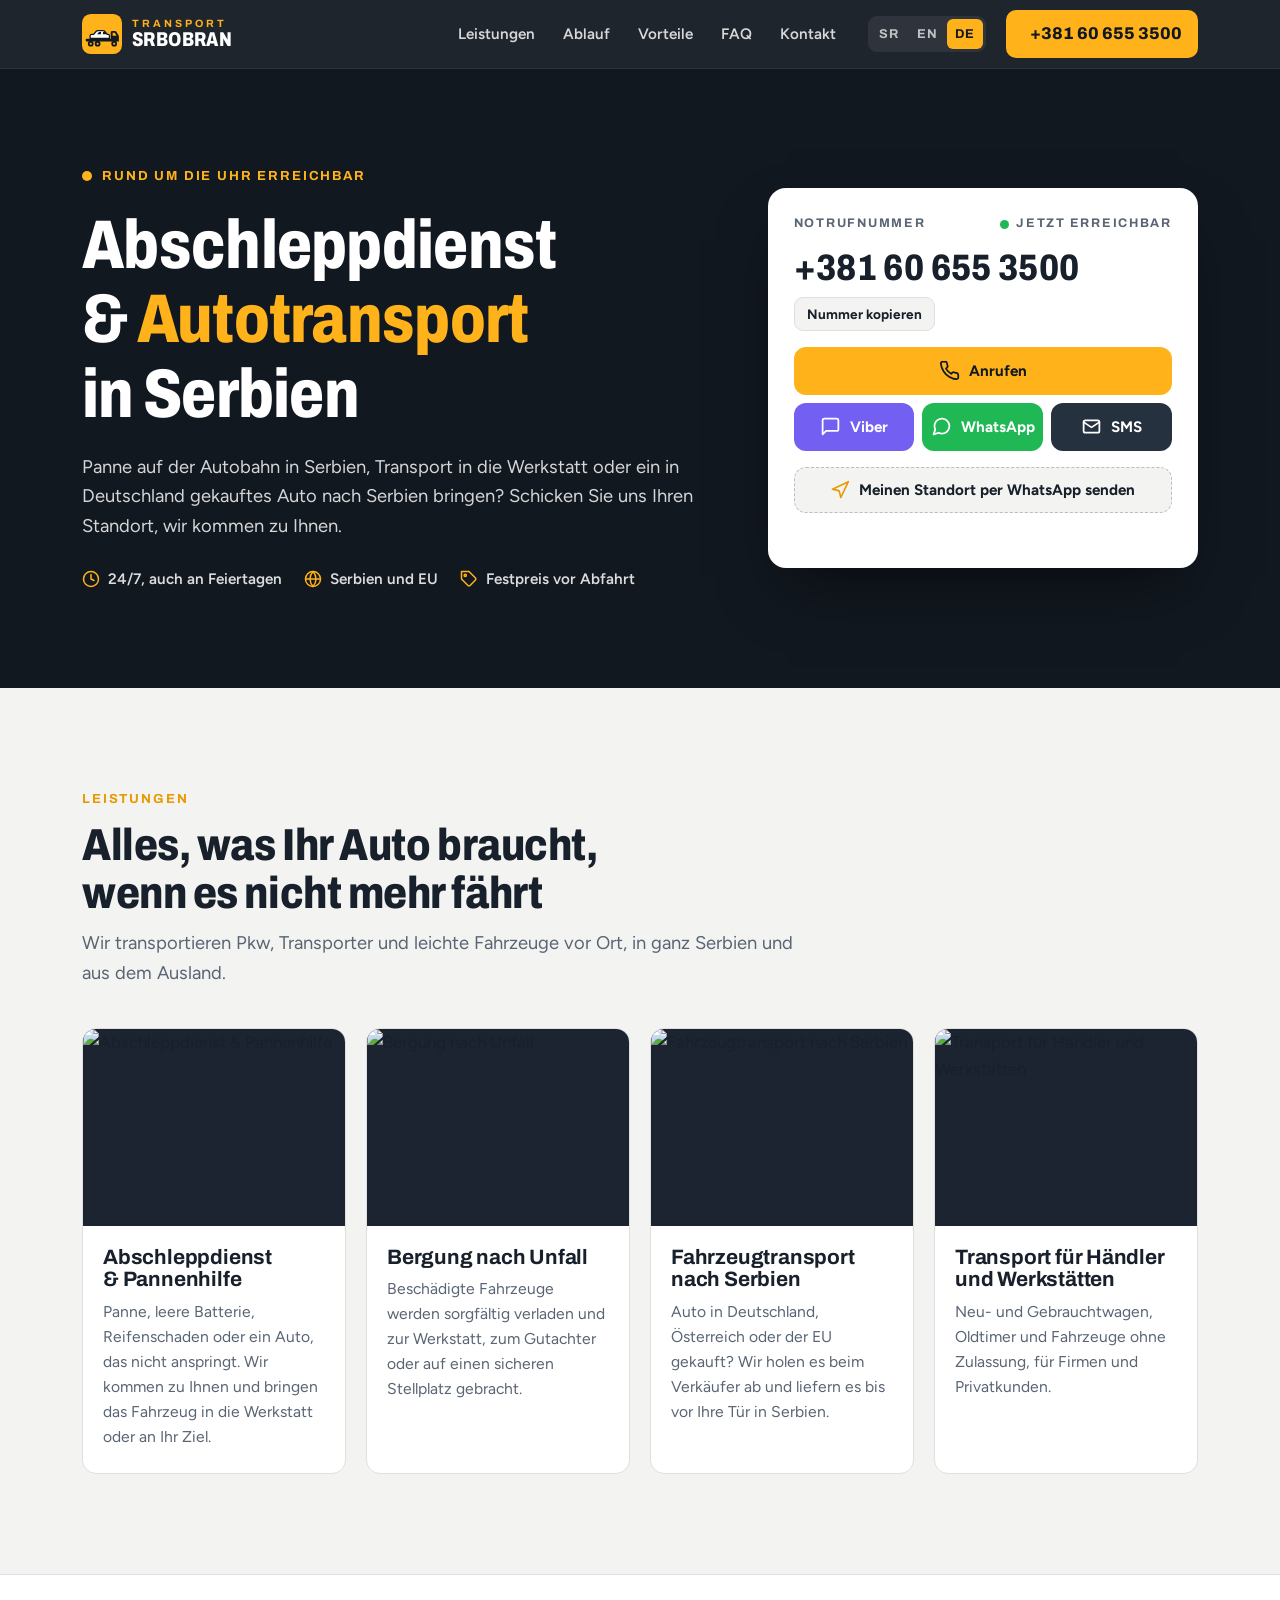
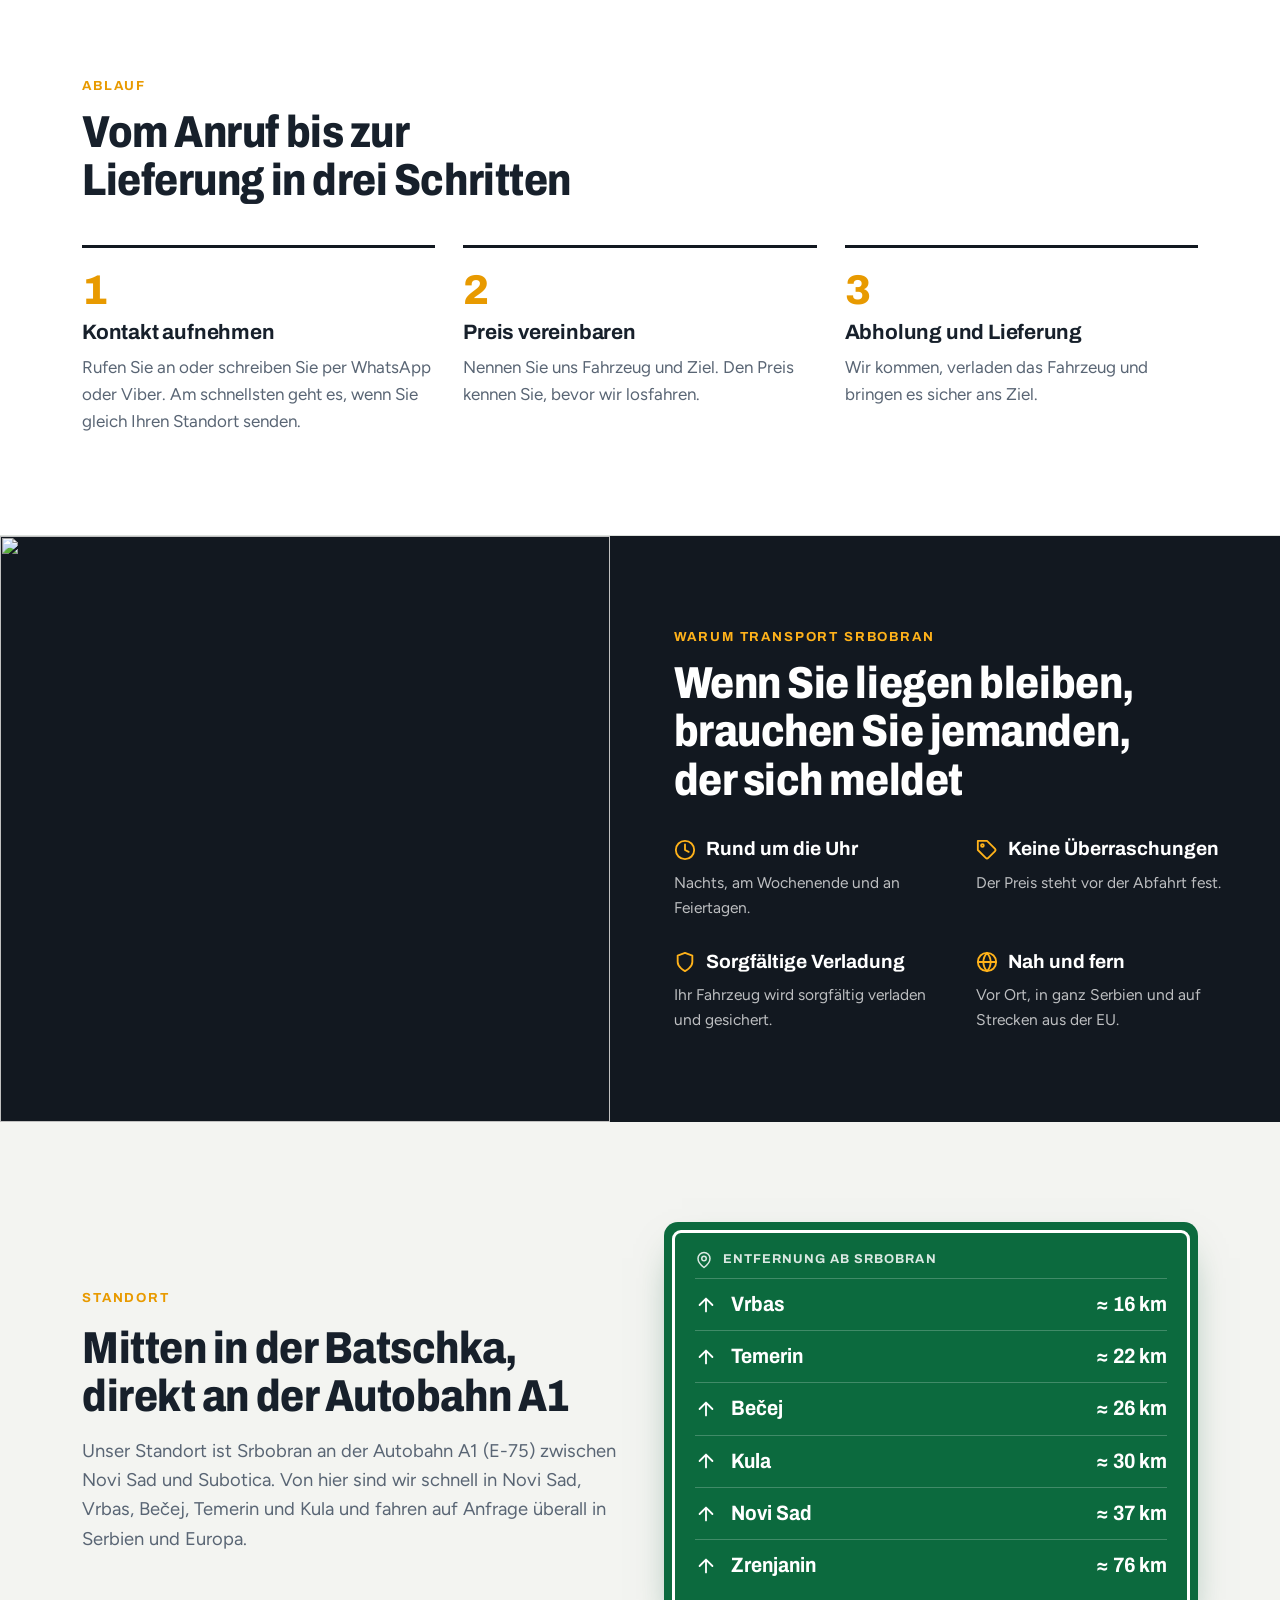
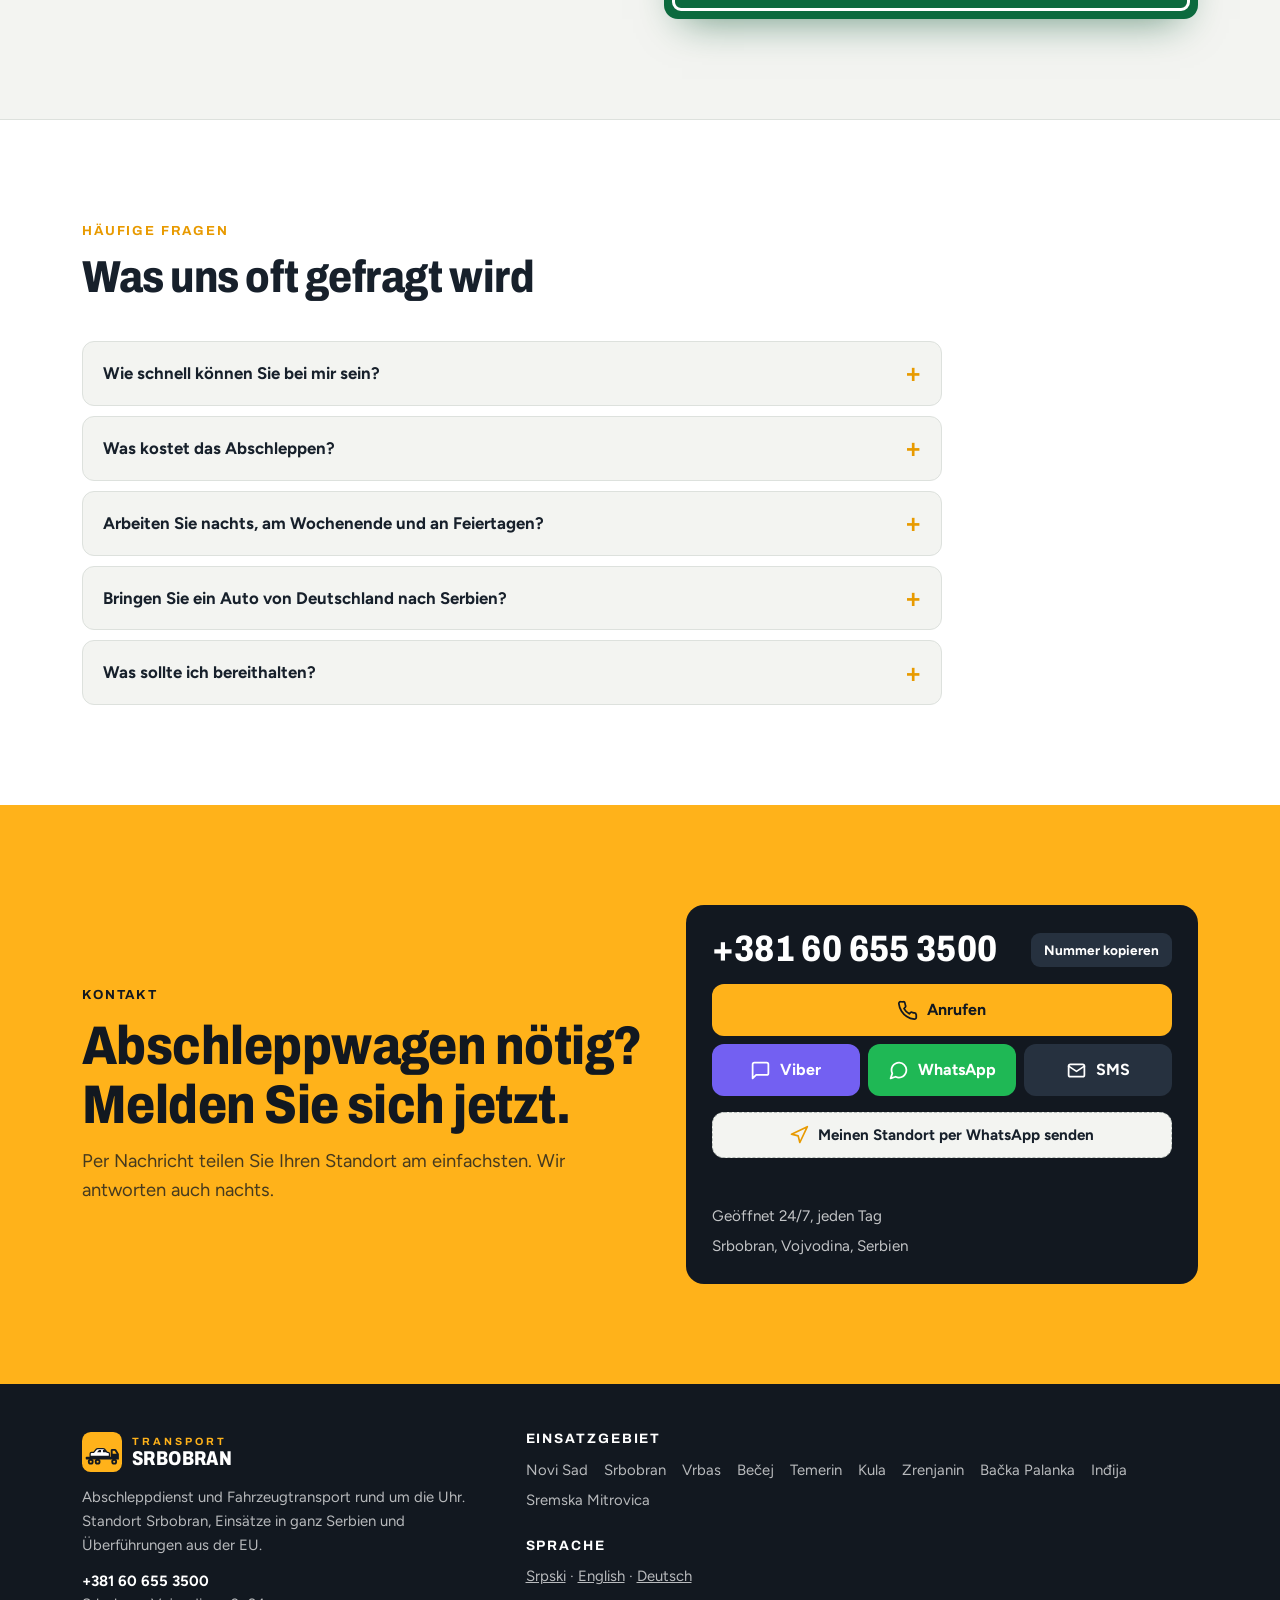
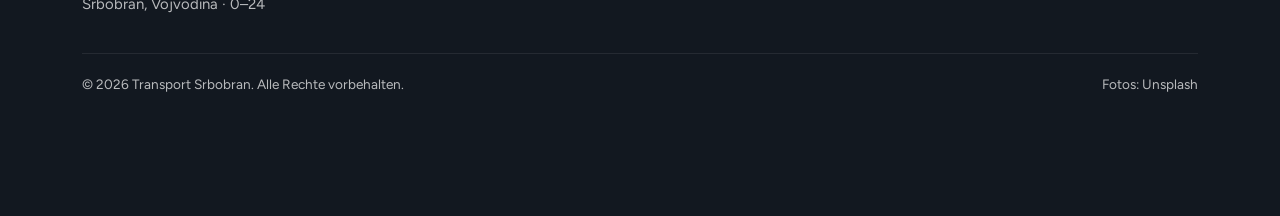
==== de/index.html @ 8f11e9fe "Add files via upload" ====
<!doctype html>
<html lang="de">
<head>
<meta charset="utf-8">
<meta name="viewport" content="width=device-width, initial-scale=1, viewport-fit=cover">
<title>Abschleppdienst Serbien 24/7 &amp; Autotransport Deutschland–Serbien | Transport Srbobran</title>
<meta name="description" content="Abschleppdienst und Pannenhilfe rund um die Uhr in Novi Sad und der Vojvodina, Serbien. Bergung nach Unfall, Fahrzeugtransport aus Deutschland, Österreich und der EU nach Serbien. +381 60 655 3500">
<link rel="canonical" href="https://psihotrot-tech.github.io/transport/de/">
<link rel="alternate" hreflang="sr-RS" href="https://psihotrot-tech.github.io/transport/">
<link rel="alternate" hreflang="en" href="https://psihotrot-tech.github.io/transport/en/">
<link rel="alternate" hreflang="de" href="https://psihotrot-tech.github.io/transport/de/">
<link rel="alternate" hreflang="x-default" href="https://psihotrot-tech.github.io/transport/">
<meta name="robots" content="index, follow, max-image-preview:large">
<meta name="theme-color" content="#121820">
<meta name="geo.region" content="RS-VO">
<meta name="geo.placename" content="Srbobran, Novi Sad">
<meta name="geo.position" content="45.5477;19.7908">
<meta name="ICBM" content="45.5477, 19.7908">
<meta property="og:type" content="website">
<meta property="og:site_name" content="Transport Srbobran">
<meta property="og:locale" content="de_DE">
<meta property="og:title" content="Abschleppdienst Serbien 24/7 &amp; Autotransport Deutschland–Serbien | Transport Srbobran">
<meta property="og:description" content="Abschleppdienst und Pannenhilfe rund um die Uhr in Novi Sad und der Vojvodina, Serbien. Bergung nach Unfall, Fahrzeugtransport aus Deutschland, Österreich und der EU nach Serbien. +381 60 655 3500">
<meta property="og:url" content="https://psihotrot-tech.github.io/transport/de/">
<meta property="og:image" content="https://images.unsplash.com/photo-1686966933735-305bd8fe0a77?auto=format&fit=crop&w=1200&q=70">
<meta name="twitter:card" content="summary_large_image">
<link rel="icon" href="../assets/logo.svg" type="image/svg+xml">
<link rel="apple-touch-icon" href="../assets/logo.svg">
<link rel="preconnect" href="https://images.unsplash.com" crossorigin>
<link rel="preconnect" href="https://fonts.googleapis.com">
<link rel="preconnect" href="https://fonts.gstatic.com" crossorigin>
<link rel="stylesheet" href="https://fonts.googleapis.com/css2?family=Archivo:wdth,wght@62..125,600..900&family=Figtree:wght@400;600;700;800&display=swap">
<link rel="stylesheet" href="../assets/style.css">
<link rel="preload" as="image" href="https://images.unsplash.com/photo-1686966933735-305bd8fe0a77?auto=format&fit=crop&w=1600&q=70" imagesrcset="https://images.unsplash.com/photo-1686966933735-305bd8fe0a77?auto=format&fit=crop&w=640&q=70 640w, https://images.unsplash.com/photo-1686966933735-305bd8fe0a77?auto=format&fit=crop&w=1080&q=70 1080w, https://images.unsplash.com/photo-1686966933735-305bd8fe0a77?auto=format&fit=crop&w=1600&q=70 1600w" imagesizes="100vw">
<script type="application/ld+json">{"@context": "https://schema.org", "@type": "AutomotiveBusiness", "@id": "https://psihotrot-tech.github.io/transport/#business", "name": "Transport Srbobran", "url": "https://psihotrot-tech.github.io/transport/de/", "telephone": "+381606553500", "image": "https://images.unsplash.com/photo-1686966933735-305bd8fe0a77?auto=format&fit=crop&w=1200&q=70", "logo": "https://psihotrot-tech.github.io/transport/assets/logo.svg", "description": "Abschleppdienst und Pannenhilfe rund um die Uhr in Novi Sad und der Vojvodina, Serbien. Bergung nach Unfall, Fahrzeugtransport aus Deutschland, Österreich und der EU nach Serbien. +381 60 655 3500", "address": {"@type": "PostalAddress", "addressLocality": "Srbobran", "postalCode": "21480", "addressRegion": "Vojvodina", "addressCountry": "RS"}, "geo": {"@type": "GeoCoordinates", "latitude": 45.5477, "longitude": 19.7908}, "openingHoursSpecification": [{"@type": "OpeningHoursSpecification", "dayOfWeek": ["Monday", "Tuesday", "Wednesday", "Thursday", "Friday", "Saturday", "Sunday"], "opens": "00:00", "closes": "23:59"}], "areaServed": [{"@type": "GeoCircle", "geoMidpoint": {"@type": "GeoCoordinates", "latitude": 45.2671, "longitude": 19.8335}, "geoRadius": "100000"}, {"@type": "City", "name": "Novi Sad"}, {"@type": "City", "name": "Srbobran"}, {"@type": "City", "name": "Vrbas"}, {"@type": "City", "name": "Bečej"}, {"@type": "City", "name": "Temerin"}, {"@type": "City", "name": "Kula"}, {"@type": "City", "name": "Zrenjanin"}, {"@type": "City", "name": "Bačka Palanka"}, {"@type": "City", "name": "Inđija"}, {"@type": "City", "name": "Sremska Mitrovica"}], "availableLanguage": ["sr", "en", "de"], "hasOfferCatalog": {"@type": "OfferCatalog", "name": "Leistungen", "itemListElement": [{"@type": "Offer", "itemOffered": {"@type": "Service", "name": "Abschleppdienst & Pannenhilfe"}}, {"@type": "Offer", "itemOffered": {"@type": "Service", "name": "Bergung nach Unfall"}}, {"@type": "Offer", "itemOffered": {"@type": "Service", "name": "Fahrzeugtransport nach Serbien"}}, {"@type": "Offer", "itemOffered": {"@type": "Service", "name": "Transport für Händler und Werkstätten"}}]}, "contactPoint": {"@type": "ContactPoint", "telephone": "+381606553500", "contactType": "customer service", "availableLanguage": ["sr", "en", "de"], "hoursAvailable": "Mo-Su 00:00-23:59"}}</script>
<script type="application/ld+json">{"@context": "https://schema.org", "@type": "FAQPage", "mainEntity": [{"@type": "Question", "name": "Wie schnell können Sie bei mir sein?", "acceptedAnswer": {"@type": "Answer", "text": "Das hängt vom Standort und vom Verkehr ab. Rufen Sie an oder senden Sie Ihren Standort, dann erhalten Sie sofort eine Einschätzung der Ankunftszeit."}}, {"@type": "Question", "name": "Was kostet das Abschleppen?", "acceptedAnswer": {"@type": "Answer", "text": "Der Preis hängt von Entfernung, Fahrzeugtyp und Zustand ab. Sie erhalten ein Angebot auf Anfrage und kennen den Preis vor der Abfahrt."}}, {"@type": "Question", "name": "Arbeiten Sie nachts, am Wochenende und an Feiertagen?", "acceptedAnswer": {"@type": "Answer", "text": "Ja. Unser Abschleppdienst ist 24/7 an jedem Tag des Jahres im Einsatz."}}, {"@type": "Question", "name": "Bringen Sie ein Auto von Deutschland nach Serbien?", "acceptedAnswer": {"@type": "Answer", "text": "Ja. Wir holen das Fahrzeug beim Verkäufer ab und liefern es an die gewünschte Adresse. Senden Sie uns Fahrzeugdaten und Abholort für ein Angebot."}}, {"@type": "Question", "name": "Was sollte ich bereithalten?", "acceptedAnswer": {"@type": "Answer", "text": "Genauen Standort, Marke und Modell, ob die Räder rollen und ob ein Schlüssel vorhanden ist. Ein Foto per WhatsApp oder Viber hilft."}}]}</script>
</head>
<body>
<a class="skip" href="#main">Zum Inhalt</a>
<header class="site-header">
 <div class="wrap nav">
  <a class="brand" href="../de/" aria-label="Transport Srbobran">
   <img src="../assets/logo.svg" alt="" width="40" height="40">
   <span class="brand-txt"><small>TRANSPORT</small><strong>SRBOBRAN</strong></span>
  </a>
  <ul class="menu" id="menu"><li><a href="#leistungen">Leistungen</a></li><li><a href="#ablauf">Ablauf</a></li><li><a href="#vorteile">Vorteile</a></li><li><a href="#fragen">FAQ</a></li><li><a href="#kontakt">Kontakt</a></li></ul>
  <nav class="langs" aria-label="Sprache"><a href="../" hreflang="sr-Latn-RS" aria-current="false">SR</a><a href="../en/" hreflang="en" aria-current="false">EN</a><a href="../de/" hreflang="de" aria-current="true">DE</a></nav>
  <a class="nav-call" href="tel:+381606553500"><svg viewBox="0 0 24 24" fill="none" stroke="currentColor" stroke-width="2" stroke-linecap="round" stroke-linejoin="round" aria-hidden="true"><path d="M22 16.9v3a2 2 0 0 1-2.2 2 19.8 19.8 0 0 1-8.6-3.1 19.5 19.5 0 0 1-6-6A19.8 19.8 0 0 1 2.1 4.2 2 2 0 0 1 4.1 2h3a2 2 0 0 1 2 1.7c.1.9.4 1.8.7 2.7a2 2 0 0 1-.5 2.1L8 9.8a16 16 0 0 0 6 6l1.3-1.3a2 2 0 0 1 2.1-.4c.9.3 1.8.6 2.7.7a2 2 0 0 1 1.7 2z"/></svg>+381 60 655 3500</a>
  <button class="burger" aria-expanded="false" aria-controls="menu" aria-label="Menü"><svg viewBox="0 0 24 24" fill="none" stroke="currentColor" stroke-width="2" stroke-linecap="round" stroke-linejoin="round" aria-hidden="true"><path d="M3 6h18M3 12h18M3 18h18"/></svg></button>
 </div>
</header>
<main id="main">
<section class="hero" style="padding:0">
 <div class="hero-bg"><img src="https://images.unsplash.com/photo-1686966933735-305bd8fe0a77?auto=format&fit=crop&w=1600&q=70" srcset="https://images.unsplash.com/photo-1686966933735-305bd8fe0a77?auto=format&fit=crop&w=640&q=70 640w, https://images.unsplash.com/photo-1686966933735-305bd8fe0a77?auto=format&fit=crop&w=1080&q=70 1080w, https://images.unsplash.com/photo-1686966933735-305bd8fe0a77?auto=format&fit=crop&w=1600&q=70 1600w" sizes="100vw" alt="" fetchpriority="high"></div>
 <div class="wrap hero-inner">
  <div class="hero-copy reveal">
   <span class="eyebrow"><i class="pulse"></i>Rund um die Uhr erreichbar</span>
   <h1>Abschleppdienst & <span class="hl">Autotransport</span> in Serbien</h1>
   <p class="lead">Panne auf der Autobahn in Serbien, Transport in die Werkstatt oder ein in Deutschland gekauftes Auto nach Serbien bringen? Schicken Sie uns Ihren Standort, wir kommen zu Ihnen.</p>
   <ul class="facts"><li><svg viewBox="0 0 24 24" fill="none" stroke="currentColor" stroke-width="2" stroke-linecap="round" stroke-linejoin="round" aria-hidden="true"><circle cx="12" cy="12" r="10"/><path d="M12 6v6l4 2"/></svg>24/7, auch an Feiertagen</li><li><svg viewBox="0 0 24 24" fill="none" stroke="currentColor" stroke-width="2" stroke-linecap="round" stroke-linejoin="round" aria-hidden="true"><circle cx="12" cy="12" r="10"/><path d="M2 12h20M12 2a15 15 0 0 1 4 10 15 15 0 0 1-4 10 15 15 0 0 1-4-10 15 15 0 0 1 4-10z"/></svg>Serbien und EU</li><li><svg viewBox="0 0 24 24" fill="none" stroke="currentColor" stroke-width="2" stroke-linecap="round" stroke-linejoin="round" aria-hidden="true"><path d="M20.6 13.4 13.4 20.6a2 2 0 0 1-2.8 0L2 12V2h10l8.6 8.6a2 2 0 0 1 0 2.8z"/><circle cx="7" cy="7" r="1.5"/></svg>Festpreis vor Abfahrt</li></ul>
  </div>
  <div class="dispatch reveal d2">
 <div class="dispatch-head"><span>Notrufnummer</span><span class="status"><i></i>Jetzt erreichbar</span></div>
 <div class="num-row"><a class="num" href="tel:+381606553500">+381 60 655 3500</a><button class="copy" type="button" data-copy="+381606553500" data-done="Kopiert ✓">Nummer kopieren</button></div>
 <div class="channels">
 <a class="btn btn-call" href="tel:+381606553500"><svg viewBox="0 0 24 24" fill="none" stroke="currentColor" stroke-width="2" stroke-linecap="round" stroke-linejoin="round" aria-hidden="true"><path d="M22 16.9v3a2 2 0 0 1-2.2 2 19.8 19.8 0 0 1-8.6-3.1 19.5 19.5 0 0 1-6-6A19.8 19.8 0 0 1 2.1 4.2 2 2 0 0 1 4.1 2h3a2 2 0 0 1 2 1.7c.1.9.4 1.8.7 2.7a2 2 0 0 1-.5 2.1L8 9.8a16 16 0 0 0 6 6l1.3-1.3a2 2 0 0 1 2.1-.4c.9.3 1.8.6 2.7.7a2 2 0 0 1 1.7 2z"/></svg>Anrufen</a>
 <a class="btn btn-viber" href="viber://chat?number=%2B381606553500"><svg viewBox="0 0 24 24" fill="none" stroke="currentColor" stroke-width="2" stroke-linecap="round" stroke-linejoin="round" aria-hidden="true"><path d="M21 15a2 2 0 0 1-2 2H7l-4 4V5a2 2 0 0 1 2-2h14a2 2 0 0 1 2 2z"/></svg>Viber</a>
 <a class="btn btn-wa" href="https://wa.me/381606553500" target="_blank" rel="noopener"><svg viewBox="0 0 24 24" fill="none" stroke="currentColor" stroke-width="2" stroke-linecap="round" stroke-linejoin="round" aria-hidden="true"><path d="M21 11.5a8.4 8.4 0 0 1-.9 3.8 8.5 8.5 0 0 1-7.6 4.7 8.4 8.4 0 0 1-3.8-.9L3 21l1.9-5.7a8.4 8.4 0 0 1-.9-3.8 8.5 8.5 0 0 1 4.7-7.6 8.4 8.4 0 0 1 3.8-.9h.5a8.5 8.5 0 0 1 8 8v.5z"/></svg>WhatsApp</a>
 <a class="btn btn-sms" href="sms:+381606553500"><svg viewBox="0 0 24 24" fill="none" stroke="currentColor" stroke-width="2" stroke-linecap="round" stroke-linejoin="round" aria-hidden="true"><rect x="3" y="5" width="18" height="14" rx="2"/><path d="m3 7 9 6 9-6"/></svg>SMS</a>
</div>
 <button class="loc-btn" type="button" data-locate data-note="loc-note-hero" data-msg="Hallo, ich brauche einen Abschleppwagen. Mein Standort:" data-wait="Standort wird ermittelt…" data-err="Standort nicht verfügbar. Rufen Sie uns an oder teilen Sie den Standort manuell über Google Maps."><svg viewBox="0 0 24 24" fill="none" stroke="currentColor" stroke-width="2" stroke-linecap="round" stroke-linejoin="round" aria-hidden="true"><path d="M3 11l19-9-9 19-2-8-8-2z"/></svg>Meinen Standort per WhatsApp senden</button>
 <p class="loc-note" id="loc-note-hero" aria-live="polite"></p>
</div>
 </div>
</section>
<section id="leistungen">
 <div class="wrap">
  <div class="sec-head"><span class="eyebrow">Leistungen</span><h2>Alles, was Ihr Auto braucht, wenn es nicht mehr fährt</h2><p class="lead">Wir transportieren Pkw, Transporter und leichte Fahrzeuge vor Ort, in ganz Serbien und aus dem Ausland.</p></div>
  <div class="services"><article class="svc">
 <figure><img src="https://images.unsplash.com/photo-1730514784243-f0e7f09c9f50?auto=format&fit=crop&w=800&q=70" srcset="https://images.unsplash.com/photo-1730514784243-f0e7f09c9f50?auto=format&fit=crop&w=480&q=70 480w, https://images.unsplash.com/photo-1730514784243-f0e7f09c9f50?auto=format&fit=crop&w=800&q=70 800w" sizes="(max-width:560px) 100vw, (max-width:1050px) 50vw, 25vw" alt="Abschleppdienst &amp; Pannenhilfe" loading="lazy" width="800" height="600"></figure>
 <div class="svc-body"><h3>Abschleppdienst & Pannenhilfe</h3><p>Panne, leere Batterie, Reifenschaden oder ein Auto, das nicht anspringt. Wir kommen zu Ihnen und bringen das Fahrzeug in die Werkstatt oder an Ihr Ziel.</p></div>
</article><article class="svc">
 <figure><img src="https://images.unsplash.com/photo-1730514785075-b065c757b653?auto=format&fit=crop&w=800&q=70" srcset="https://images.unsplash.com/photo-1730514785075-b065c757b653?auto=format&fit=crop&w=480&q=70 480w, https://images.unsplash.com/photo-1730514785075-b065c757b653?auto=format&fit=crop&w=800&q=70 800w" sizes="(max-width:560px) 100vw, (max-width:1050px) 50vw, 25vw" alt="Bergung nach Unfall" loading="lazy" width="800" height="600"></figure>
 <div class="svc-body"><h3>Bergung nach Unfall</h3><p>Beschädigte Fahrzeuge werden sorgfältig verladen und zur Werkstatt, zum Gutachter oder auf einen sicheren Stellplatz gebracht.</p></div>
</article><article class="svc">
 <figure><img src="https://images.unsplash.com/photo-1761917904658-2a9ecb84a169?auto=format&fit=crop&w=800&q=70" srcset="https://images.unsplash.com/photo-1761917904658-2a9ecb84a169?auto=format&fit=crop&w=480&q=70 480w, https://images.unsplash.com/photo-1761917904658-2a9ecb84a169?auto=format&fit=crop&w=800&q=70 800w" sizes="(max-width:560px) 100vw, (max-width:1050px) 50vw, 25vw" alt="Fahrzeugtransport nach Serbien" loading="lazy" width="800" height="600"></figure>
 <div class="svc-body"><h3>Fahrzeugtransport nach Serbien</h3><p>Auto in Deutschland, Österreich oder der EU gekauft? Wir holen es beim Verkäufer ab und liefern es bis vor Ihre Tür in Serbien.</p></div>
</article><article class="svc">
 <figure><img src="https://images.unsplash.com/photo-1764200458388-65c4b0c19a95?auto=format&fit=crop&w=800&q=70" srcset="https://images.unsplash.com/photo-1764200458388-65c4b0c19a95?auto=format&fit=crop&w=480&q=70 480w, https://images.unsplash.com/photo-1764200458388-65c4b0c19a95?auto=format&fit=crop&w=800&q=70 800w" sizes="(max-width:560px) 100vw, (max-width:1050px) 50vw, 25vw" alt="Transport für Händler und Werkstätten" loading="lazy" width="800" height="600"></figure>
 <div class="svc-body"><h3>Transport für Händler und Werkstätten</h3><p>Neu- und Gebrauchtwagen, Oldtimer und Fahrzeuge ohne Zulassung, für Firmen und Privatkunden.</p></div>
</article></div>
 </div>
</section>
<section id="ablauf" class="steps-sec">
 <div class="wrap">
  <div class="sec-head"><span class="eyebrow">Ablauf</span><h2>Vom Anruf bis zur Lieferung in drei Schritten</h2></div>
  <ol class="steps"><li><h3>Kontakt aufnehmen</h3><p>Rufen Sie an oder schreiben Sie per WhatsApp oder Viber. Am schnellsten geht es, wenn Sie gleich Ihren Standort senden.</p></li><li><h3>Preis vereinbaren</h3><p>Nennen Sie uns Fahrzeug und Ziel. Den Preis kennen Sie, bevor wir losfahren.</p></li><li><h3>Abholung und Lieferung</h3><p>Wir kommen, verladen das Fahrzeug und bringen es sicher ans Ziel.</p></li></ol>
 </div>
</section>
<section id="vorteile" class="why">
 <div class="why-grid">
  <div class="why-img"><img src="https://images.unsplash.com/photo-1738101996177-13110d20a973?auto=format&fit=crop&w=1200&q=70" srcset="https://images.unsplash.com/photo-1738101996177-13110d20a973?auto=format&fit=crop&w=700&q=70 700w, https://images.unsplash.com/photo-1738101996177-13110d20a973?auto=format&fit=crop&w=1200&q=70 1200w" sizes="(max-width:900px) 100vw, 50vw" alt="" loading="lazy"></div>
  <div class="why-copy">
   <div class="sec-head" style="margin:0"><span class="eyebrow">Warum Transport Srbobran</span><h2>Wenn Sie liegen bleiben, brauchen Sie jemanden, der sich meldet</h2></div>
   <ul class="why-list"><li><strong><svg viewBox="0 0 24 24" fill="none" stroke="currentColor" stroke-width="2" stroke-linecap="round" stroke-linejoin="round" aria-hidden="true"><circle cx="12" cy="12" r="10"/><path d="M12 6v6l4 2"/></svg>Rund um die Uhr</strong><p>Nachts, am Wochenende und an Feiertagen.</p></li><li><strong><svg viewBox="0 0 24 24" fill="none" stroke="currentColor" stroke-width="2" stroke-linecap="round" stroke-linejoin="round" aria-hidden="true"><path d="M20.6 13.4 13.4 20.6a2 2 0 0 1-2.8 0L2 12V2h10l8.6 8.6a2 2 0 0 1 0 2.8z"/><circle cx="7" cy="7" r="1.5"/></svg>Keine Überraschungen</strong><p>Der Preis steht vor der Abfahrt fest.</p></li><li><strong><svg viewBox="0 0 24 24" fill="none" stroke="currentColor" stroke-width="2" stroke-linecap="round" stroke-linejoin="round" aria-hidden="true"><path d="M12 22s8-4 8-10V5l-8-3-8 3v7c0 6 8 10 8 10z"/></svg>Sorgfältige Verladung</strong><p>Ihr Fahrzeug wird sorgfältig verladen und gesichert.</p></li><li><strong><svg viewBox="0 0 24 24" fill="none" stroke="currentColor" stroke-width="2" stroke-linecap="round" stroke-linejoin="round" aria-hidden="true"><circle cx="12" cy="12" r="10"/><path d="M2 12h20M12 2a15 15 0 0 1 4 10 15 15 0 0 1-4 10 15 15 0 0 1-4-10 15 15 0 0 1 4-10z"/></svg>Nah und fern</strong><p>Vor Ort, in ganz Serbien und auf Strecken aus der EU.</p></li></ul>
  </div>
 </div>
</section>
<section>
 <div class="wrap reach">
  <div class="reach-copy"><span class="eyebrow">Standort</span><h2>Mitten in der Batschka, direkt an der Autobahn A1</h2><p class="lead">Unser Standort ist Srbobran an der Autobahn A1 (E-75) zwischen Novi Sad und Subotica. Von hier sind wir schnell in Novi Sad, Vrbas, Bečej, Temerin und Kula und fahren auf Anfrage überall in Serbien und Europa.</p></div>
  <div class="sign" role="img" aria-label="Entfernung ab Srbobran"><div class="sign-in"><div class="sign-top"><svg class="arr" viewBox="0 0 24 24" fill="none" stroke="currentColor" stroke-width="2" stroke-linecap="round" stroke-linejoin="round" aria-hidden="true"><path d="M20 10c0 6-8 12-8 12s-8-6-8-12a8 8 0 0 1 16 0z"/><circle cx="12" cy="10" r="3"/></svg>Entfernung ab Srbobran</div><div class="sign-row"><svg class="arr" viewBox="0 0 24 24" fill="none" stroke="currentColor" stroke-width="2" stroke-linecap="round" stroke-linejoin="round" aria-hidden="true"><path d="M12 19V5M5 12l7-7 7 7"/></svg><span>Vrbas</span><span class="km">≈ 16 km</span></div><div class="sign-row"><svg class="arr" viewBox="0 0 24 24" fill="none" stroke="currentColor" stroke-width="2" stroke-linecap="round" stroke-linejoin="round" aria-hidden="true"><path d="M12 19V5M5 12l7-7 7 7"/></svg><span>Temerin</span><span class="km">≈ 22 km</span></div><div class="sign-row"><svg class="arr" viewBox="0 0 24 24" fill="none" stroke="currentColor" stroke-width="2" stroke-linecap="round" stroke-linejoin="round" aria-hidden="true"><path d="M12 19V5M5 12l7-7 7 7"/></svg><span>Bečej</span><span class="km">≈ 26 km</span></div><div class="sign-row"><svg class="arr" viewBox="0 0 24 24" fill="none" stroke="currentColor" stroke-width="2" stroke-linecap="round" stroke-linejoin="round" aria-hidden="true"><path d="M12 19V5M5 12l7-7 7 7"/></svg><span>Kula</span><span class="km">≈ 30 km</span></div><div class="sign-row"><svg class="arr" viewBox="0 0 24 24" fill="none" stroke="currentColor" stroke-width="2" stroke-linecap="round" stroke-linejoin="round" aria-hidden="true"><path d="M12 19V5M5 12l7-7 7 7"/></svg><span>Novi Sad</span><span class="km">≈ 37 km</span></div><div class="sign-row"><svg class="arr" viewBox="0 0 24 24" fill="none" stroke="currentColor" stroke-width="2" stroke-linecap="round" stroke-linejoin="round" aria-hidden="true"><path d="M12 19V5M5 12l7-7 7 7"/></svg><span>Zrenjanin</span><span class="km">≈ 76 km</span></div></div></div>
 </div>
</section>
<section id="fragen" class="faq-sec">
 <div class="wrap">
  <div class="sec-head"><span class="eyebrow">Häufige Fragen</span><h2>Was uns oft gefragt wird</h2></div>
  <div class="faq"><details><summary>Wie schnell können Sie bei mir sein?</summary><p>Das hängt vom Standort und vom Verkehr ab. Rufen Sie an oder senden Sie Ihren Standort, dann erhalten Sie sofort eine Einschätzung der Ankunftszeit.</p></details><details><summary>Was kostet das Abschleppen?</summary><p>Der Preis hängt von Entfernung, Fahrzeugtyp und Zustand ab. Sie erhalten ein Angebot auf Anfrage und kennen den Preis vor der Abfahrt.</p></details><details><summary>Arbeiten Sie nachts, am Wochenende und an Feiertagen?</summary><p>Ja. Unser Abschleppdienst ist 24/7 an jedem Tag des Jahres im Einsatz.</p></details><details><summary>Bringen Sie ein Auto von Deutschland nach Serbien?</summary><p>Ja. Wir holen das Fahrzeug beim Verkäufer ab und liefern es an die gewünschte Adresse. Senden Sie uns Fahrzeugdaten und Abholort für ein Angebot.</p></details><details><summary>Was sollte ich bereithalten?</summary><p>Genauen Standort, Marke und Modell, ob die Räder rollen und ob ein Schlüssel vorhanden ist. Ein Foto per WhatsApp oder Viber hilft.</p></details></div>
 </div>
</section>
<!--
  RECENZIJE: kada dobijete prave recenzije (npr. sa Google Business profila),
  dodajte ovde sekciju sa njima. Ne objavljujte izmišljene recenzije.
-->
<section id="kontakt" class="contact">
 <div class="wrap contact-grid">
  <div class="sec-head" style="margin:0"><span class="eyebrow" style="color:var(--asphalt)">Kontakt</span><h2>Abschleppwagen nötig? Melden Sie sich jetzt.</h2><p class="lead">Per Nachricht teilen Sie Ihren Standort am einfachsten. Wir antworten auch nachts.</p></div>
  <div class="contact-card">
   <div class="num-row"><a class="num" href="tel:+381606553500">+381 60 655 3500</a><button class="copy" type="button" data-copy="+381606553500" data-done="Kopiert ✓">Nummer kopieren</button></div>
   <div class="channels">
 <a class="btn btn-call" href="tel:+381606553500"><svg viewBox="0 0 24 24" fill="none" stroke="currentColor" stroke-width="2" stroke-linecap="round" stroke-linejoin="round" aria-hidden="true"><path d="M22 16.9v3a2 2 0 0 1-2.2 2 19.8 19.8 0 0 1-8.6-3.1 19.5 19.5 0 0 1-6-6A19.8 19.8 0 0 1 2.1 4.2 2 2 0 0 1 4.1 2h3a2 2 0 0 1 2 1.7c.1.9.4 1.8.7 2.7a2 2 0 0 1-.5 2.1L8 9.8a16 16 0 0 0 6 6l1.3-1.3a2 2 0 0 1 2.1-.4c.9.3 1.8.6 2.7.7a2 2 0 0 1 1.7 2z"/></svg>Anrufen</a>
 <a class="btn btn-viber" href="viber://chat?number=%2B381606553500"><svg viewBox="0 0 24 24" fill="none" stroke="currentColor" stroke-width="2" stroke-linecap="round" stroke-linejoin="round" aria-hidden="true"><path d="M21 15a2 2 0 0 1-2 2H7l-4 4V5a2 2 0 0 1 2-2h14a2 2 0 0 1 2 2z"/></svg>Viber</a>
 <a class="btn btn-wa" href="https://wa.me/381606553500" target="_blank" rel="noopener"><svg viewBox="0 0 24 24" fill="none" stroke="currentColor" stroke-width="2" stroke-linecap="round" stroke-linejoin="round" aria-hidden="true"><path d="M21 11.5a8.4 8.4 0 0 1-.9 3.8 8.5 8.5 0 0 1-7.6 4.7 8.4 8.4 0 0 1-3.8-.9L3 21l1.9-5.7a8.4 8.4 0 0 1-.9-3.8 8.5 8.5 0 0 1 4.7-7.6 8.4 8.4 0 0 1 3.8-.9h.5a8.5 8.5 0 0 1 8 8v.5z"/></svg>WhatsApp</a>
 <a class="btn btn-sms" href="sms:+381606553500"><svg viewBox="0 0 24 24" fill="none" stroke="currentColor" stroke-width="2" stroke-linecap="round" stroke-linejoin="round" aria-hidden="true"><rect x="3" y="5" width="18" height="14" rx="2"/><path d="m3 7 9 6 9-6"/></svg>SMS</a>
</div>
   <button class="loc-btn" type="button" data-locate data-note="loc-note-ct" data-msg="Hallo, ich brauche einen Abschleppwagen. Mein Standort:" data-wait="Standort wird ermittelt…" data-err="Standort nicht verfügbar. Rufen Sie uns an oder teilen Sie den Standort manuell über Google Maps."><svg viewBox="0 0 24 24" fill="none" stroke="currentColor" stroke-width="2" stroke-linecap="round" stroke-linejoin="round" aria-hidden="true"><path d="M3 11l19-9-9 19-2-8-8-2z"/></svg>Meinen Standort per WhatsApp senden</button>
   <p class="loc-note" id="loc-note-ct" aria-live="polite" style="color:rgba(255,255,255,.7)"></p>
   <ul class="meta-list"><li>Geöffnet 24/7, jeden Tag</li><li>Srbobran, Vojvodina, Serbien</li></ul>
  </div>
 </div>
</section>
</main>
<footer class="site-footer">
 <div class="wrap">
  <div class="foot-grid">
   <div>
    <a class="brand" href="../de/" aria-label="Transport Srbobran"><img src="../assets/logo.svg" alt="" width="40" height="40"><span class="brand-txt"><small>TRANSPORT</small><strong style="color:#fff">SRBOBRAN</strong></span></a>
    <p style="margin-top:14px;max-width:44ch">Abschleppdienst und Fahrzeugtransport rund um die Uhr. Standort Srbobran, Einsätze in ganz Serbien und Überführungen aus der EU.</p>
    <p style="margin-top:12px"><a href="tel:+381606553500" style="color:#fff;font-weight:700;text-decoration:none">+381 60 655 3500</a><br>Srbobran, Vojvodina · 0–24</p>
   </div>
   <div>
    <h3>Einsatzgebiet</h3>
    <ul class="places"><li><a href="../slep-sluzba-novi-sad/">Novi Sad</a></li><li><a href="../slep-sluzba-srbobran/">Srbobran</a></li><li><a href="../slep-sluzba-vrbas/">Vrbas</a></li><li><a href="../slep-sluzba-becej/">Bečej</a></li><li><a href="../slep-sluzba-temerin/">Temerin</a></li><li><a href="../slep-sluzba-kula/">Kula</a></li><li><a href="../slep-sluzba-zrenjanin/">Zrenjanin</a></li><li><a href="../slep-sluzba-backa-palanka/">Bačka Palanka</a></li><li><a href="../slep-sluzba-indjija/">Inđija</a></li><li><a href="../slep-sluzba-sremska-mitrovica/">Sremska Mitrovica</a></li></ul>
    <h3 style="margin-top:26px">Sprache</h3>
    <p><a href="../" hreflang="sr-Latn-RS">Srpski</a> · <a href="../en/" hreflang="en">English</a> · <a href="../de/" hreflang="de">Deutsch</a></p>
   </div>
  </div>
  <div class="foot-bottom"><span>© <span id="year">2026</span> Transport Srbobran. Alle Rechte vorbehalten.</span><span>Fotos: Unsplash</span></div>
 </div>
</footer>
<div class="callbar">
 <a class="btn btn-call" href="tel:+381606553500"><svg viewBox="0 0 24 24" fill="none" stroke="currentColor" stroke-width="2" stroke-linecap="round" stroke-linejoin="round" aria-hidden="true"><path d="M22 16.9v3a2 2 0 0 1-2.2 2 19.8 19.8 0 0 1-8.6-3.1 19.5 19.5 0 0 1-6-6A19.8 19.8 0 0 1 2.1 4.2 2 2 0 0 1 4.1 2h3a2 2 0 0 1 2 1.7c.1.9.4 1.8.7 2.7a2 2 0 0 1-.5 2.1L8 9.8a16 16 0 0 0 6 6l1.3-1.3a2 2 0 0 1 2.1-.4c.9.3 1.8.6 2.7.7a2 2 0 0 1 1.7 2z"/></svg>Anrufen</a>
 <a class="btn btn-viber" href="viber://chat?number=%2B381606553500">Viber</a>
 <a class="btn btn-wa" href="https://wa.me/381606553500" target="_blank" rel="noopener">WhatsApp</a>
</div>
<script src="../assets/main.js" defer></script>
</body>
</html>
---- assets/style.css ----
/* Transport Srbobran — road-sign & beacon-amber identity.
   Layout: full-bleed photo hero with dispatch card, then calm light sections, one dark band, green road-sign distance panel. */
:root{
  --asphalt:#121820;
  --asphalt-2:#1b2430;
  --asphalt-3:#26313f;
  --beacon:#ffb21a;
  --beacon-d:#e89a00;
  --paper:#f3f4f1;
  --white:#ffffff;
  --ink:#17202b;
  --muted:#596574;
  --line:#dde1dd;
  --sign:#0c6a3e;
  --sign-d:#08532f;
  --viber:#7360f2;
  --wa:#1fb855;
  --font-display:"Archivo","Arial Narrow",Arial,sans-serif;
  --font-body:"Figtree","Segoe UI",Roboto,Arial,sans-serif;
  --r:14px;
  --wrap:1180px;
  --gut:clamp(16px,4vw,32px);
  color-scheme:light;
}
*,*::before,*::after{box-sizing:border-box}
html{scroll-behavior:smooth;-webkit-text-size-adjust:100%}
body{margin:0;background:var(--paper);color:var(--ink);font-family:var(--font-body);font-size:17px;line-height:1.6;overflow-x:hidden}
img{max-width:100%;height:auto;display:block}
a{color:inherit}
h1,h2,h3{font-family:var(--font-display);line-height:1.08;margin:0;text-wrap:balance;letter-spacing:-.01em}
h1{font-size:clamp(2.3rem,6vw,4.3rem);font-weight:800;font-stretch:80%}
h2{font-size:clamp(1.8rem,4vw,2.8rem);font-weight:800;font-stretch:85%}
h3{font-size:1.3rem;font-weight:700}
p{margin:0}
.wrap{max-width:var(--wrap);margin:0 auto;padding-inline:var(--gut)}
.eyebrow{font-family:var(--font-display);font-weight:700;font-size:.82rem;letter-spacing:.14em;text-transform:uppercase;color:var(--beacon-d)}
.lead{font-size:1.15rem;color:var(--muted);max-width:60ch}
:focus-visible{outline:3px solid var(--beacon);outline-offset:3px;border-radius:6px}
.skip{position:absolute;left:-999px;top:0;background:var(--beacon);color:var(--asphalt);padding:10px 14px;z-index:100}
.skip:focus{left:10px}

/* ---------- Header ---------- */
.site-header{position:sticky;top:env(safe-area-inset-top,0px);z-index:50;background:rgba(18,24,32,.94);backdrop-filter:blur(10px);color:var(--white);border-bottom:1px solid rgba(255,255,255,.06)}
.nav{display:flex;align-items:center;gap:20px;min-height:68px}
.brand{display:flex;align-items:center;gap:10px;text-decoration:none;flex-shrink:0}
.brand img{width:40px;height:40px}
.brand-txt{display:flex;flex-direction:column;line-height:1}
.brand-txt small{font-family:var(--font-display);font-size:.66rem;letter-spacing:.28em;color:var(--beacon);font-weight:700}
.brand-txt strong{font-family:var(--font-display);font-size:1.25rem;font-weight:800;font-stretch:80%;letter-spacing:.02em}
.menu{display:flex;gap:4px;margin-left:auto;list-style:none;padding:0;margin-block:0}
.menu a{display:block;padding:8px 12px;border-radius:8px;text-decoration:none;font-weight:600;font-size:.95rem;color:rgba(255,255,255,.82)}
.menu a:hover{color:var(--white);background:rgba(255,255,255,.07)}
.langs{display:flex;gap:2px;background:rgba(255,255,255,.07);border-radius:9px;padding:3px}
.langs a{font-family:var(--font-display);font-weight:700;font-size:.8rem;letter-spacing:.06em;padding:5px 8px;border-radius:6px;text-decoration:none;color:rgba(255,255,255,.7)}
.langs a[aria-current="true"]{background:var(--beacon);color:var(--asphalt)}
.nav-call{display:inline-flex;align-items:center;gap:8px;background:var(--beacon);color:var(--asphalt);font-weight:800;text-decoration:none;padding:10px 16px;border-radius:10px;font-family:var(--font-display);white-space:nowrap}
.nav-call:hover{background:#ffc240}
.burger{display:none;margin-left:auto;background:none;border:0;color:var(--white);padding:8px;cursor:pointer}
.burger svg{width:28px;height:28px}
@media (max-width:980px){
  .menu{display:none;position:absolute;left:0;right:0;top:100%;flex-direction:column;background:var(--asphalt);padding:10px var(--gut) 18px;border-bottom:1px solid rgba(255,255,255,.08)}
  .menu.open{display:flex}
  .menu a{padding:12px 10px;font-size:1.05rem}
  .burger{display:block}
  .nav-call{display:none}
  .langs{margin-left:auto}
  .burger{margin-left:0}
}

/* ---------- Buttons / channels ---------- */
.channels{display:flex;flex-wrap:wrap;gap:10px}
.btn{display:inline-flex;align-items:center;justify-content:center;gap:9px;min-height:52px;padding:12px 20px;border-radius:12px;font-weight:700;font-size:1rem;text-decoration:none;border:0;cursor:pointer;font-family:var(--font-body);transition:transform .15s ease,filter .15s ease}
.btn:hover{transform:translateY(-1px);filter:brightness(1.06)}
.btn svg{width:21px;height:21px;flex-shrink:0}
.btn-call{background:var(--beacon);color:var(--asphalt)}
.btn-viber{background:var(--viber);color:var(--white)}
.btn-wa{background:var(--wa);color:var(--white)}
.btn-sms{background:var(--asphalt-3);color:var(--white)}
.btn-ghost{background:transparent;color:var(--white);border:1.5px solid rgba(255,255,255,.35)}
.btn-dark{background:var(--asphalt);color:var(--white)}

/* ---------- Hero ---------- */
.hero{position:relative;background:var(--asphalt);color:var(--white);overflow:hidden}
.hero-bg{position:absolute;inset:0}
.hero-bg img{width:100%;height:100%;object-fit:cover;object-position:center 60%}
.hero-bg::after{content:"";position:absolute;inset:0;background:linear-gradient(100deg,rgba(18,24,32,.96) 0%,rgba(18,24,32,.86) 42%,rgba(18,24,32,.35) 100%)}
.hero-inner{position:relative;display:grid;grid-template-columns:minmax(0,1.35fr) minmax(0,.9fr);gap:40px;align-items:center;padding-block:clamp(48px,8vw,96px)}
.hero-copy{display:flex;flex-direction:column;gap:22px;min-width:0}
.hero .eyebrow{color:var(--beacon);display:inline-flex;align-items:center;gap:10px}
.pulse{width:10px;height:10px;border-radius:50%;background:var(--beacon);box-shadow:0 0 0 0 rgba(255,178,26,.7);animation:pulse 1.8s infinite}
@keyframes pulse{0%{box-shadow:0 0 0 0 rgba(255,178,26,.7)}70%{box-shadow:0 0 0 12px rgba(255,178,26,0)}100%{box-shadow:0 0 0 0 rgba(255,178,26,0)}}
.hero h1 .hl{color:var(--beacon)}
.hero .lead{color:rgba(255,255,255,.82)}
.facts{display:flex;flex-wrap:wrap;gap:8px 22px;list-style:none;padding:0;margin:4px 0 0;font-weight:600;font-size:.95rem;color:rgba(255,255,255,.85)}
.facts li{display:flex;align-items:center;gap:8px}
.facts svg{width:18px;height:18px;color:var(--beacon)}

.dispatch{background:var(--white);color:var(--ink);border-radius:18px;padding:26px;box-shadow:0 30px 60px -20px rgba(0,0,0,.55);display:flex;flex-direction:column;gap:16px;min-width:0}
.dispatch-head{display:flex;justify-content:space-between;align-items:center;gap:10px}
.dispatch-head span{font-family:var(--font-display);font-weight:700;font-size:.78rem;letter-spacing:.14em;text-transform:uppercase;color:var(--muted)}
.status{display:inline-flex;align-items:center;gap:7px;font-weight:700;font-size:.85rem;color:var(--sign)}
.status i{width:9px;height:9px;border-radius:50%;background:#1fb855}
.num{font-family:var(--font-display);font-weight:800;font-stretch:85%;font-size:clamp(1.7rem,3.2vw,2.3rem);letter-spacing:.01em;font-variant-numeric:tabular-nums;text-decoration:none;color:var(--ink);line-height:1}
.num-row{display:flex;align-items:center;justify-content:space-between;gap:10px;flex-wrap:wrap}
.copy{background:var(--paper);border:1px solid var(--line);border-radius:9px;padding:8px 12px;font-weight:700;font-size:.85rem;cursor:pointer;color:var(--ink);font-family:var(--font-body)}
.copy:hover{background:#e9ebe7}
.dispatch .channels{display:grid;grid-template-columns:repeat(3,minmax(0,1fr));gap:8px}
.dispatch .btn{min-height:48px;padding:10px 12px;font-size:.95rem}
.dispatch .btn-call{grid-column:1/-1}
.loc-btn{width:100%;background:var(--paper);color:var(--ink);border:1.5px dashed #b9c0bb;border-radius:12px;padding:12px;font-weight:700;cursor:pointer;display:flex;align-items:center;justify-content:center;gap:9px;font-family:var(--font-body);font-size:.95rem}
.loc-btn:hover{border-color:var(--beacon-d)}
.loc-btn svg{width:20px;height:20px;color:var(--beacon-d)}
.loc-note{font-size:.85rem;color:var(--muted);min-height:1em}
@media (max-width:900px){.hero-inner{grid-template-columns:1fr}.hero-bg::after{background:linear-gradient(180deg,rgba(18,24,32,.82),rgba(18,24,32,.95))}}

/* ---------- Sections ---------- */
section{padding-block:clamp(56px,8vw,100px)}
.sec-head{display:flex;flex-direction:column;gap:12px;margin-bottom:40px;max-width:760px}

.services{display:grid;grid-template-columns:repeat(4,minmax(0,1fr));gap:20px}
.svc{background:var(--white);border-radius:var(--r);overflow:hidden;display:flex;flex-direction:column;border:1px solid var(--line)}
.svc figure{margin:0;aspect-ratio:4/3;overflow:hidden;background:var(--asphalt-2);max-width:100%}
.svc figure img{width:100%;height:100%;object-fit:cover;transition:transform .5s ease}
.svc:hover figure img{transform:scale(1.04)}
.svc-body{padding:20px 20px 24px;display:flex;flex-direction:column;gap:8px;min-width:0}
.svc-body p{color:var(--muted);font-size:.98rem}
@media (max-width:1050px){.services{grid-template-columns:repeat(2,minmax(0,1fr))}}
@media (max-width:560px){.services{grid-template-columns:1fr}}

/* Steps */
.steps-sec{background:var(--white);border-block:1px solid var(--line)}
.steps{display:grid;grid-template-columns:repeat(3,minmax(0,1fr));gap:28px;list-style:none;padding:0;margin:0;counter-reset:s}
.steps li{display:flex;flex-direction:column;gap:10px;padding-top:22px;border-top:3px solid var(--asphalt);counter-increment:s;min-width:0}
.steps li::before{content:counter(s);font-family:var(--font-display);font-weight:800;font-size:2.6rem;line-height:1;color:var(--beacon-d)}
.steps p{color:var(--muted)}
@media (max-width:780px){.steps{grid-template-columns:1fr}}

/* Why band */
.why{background:var(--asphalt);color:var(--white);padding:0}
.why-grid{display:grid;grid-template-columns:minmax(0,1fr) minmax(0,1.1fr)}
.why-img{min-height:420px;position:relative}
.why-img img{position:absolute;inset:0;width:100%;height:100%;object-fit:cover}
.why-copy{padding:clamp(48px,7vw,90px) var(--gut) clamp(48px,7vw,90px) clamp(24px,5vw,72px);display:flex;flex-direction:column;gap:30px}
.why-copy .eyebrow{color:var(--beacon)}
.why-list{display:grid;grid-template-columns:repeat(2,minmax(0,1fr));gap:26px 30px;list-style:none;padding:0;margin:0}
.why-list li{display:flex;flex-direction:column;gap:6px;min-width:0}
.why-list strong{font-family:var(--font-display);font-size:1.2rem;font-weight:700;display:flex;align-items:center;gap:10px}
.why-list strong svg{width:22px;height:22px;color:var(--beacon);flex-shrink:0}
.why-list p{color:rgba(255,255,255,.72);font-size:.97rem}
@media (max-width:900px){.why-grid{grid-template-columns:1fr}.why-img{min-height:260px}.why-copy{padding-inline:var(--gut)}}
@media (max-width:560px){.why-list{grid-template-columns:1fr}}

/* Road sign */
.reach{display:grid;grid-template-columns:minmax(0,1fr) minmax(0,1fr);gap:48px;align-items:center}
.reach-copy{display:flex;flex-direction:column;gap:16px;min-width:0}
.sign{background:var(--sign);border-radius:14px;padding:8px;box-shadow:0 18px 40px -18px rgba(8,83,47,.6);max-width:100%}
.sign-in{border:3px solid var(--white);border-radius:9px;padding:16px 20px;color:var(--white)}
.sign-top{display:flex;align-items:center;gap:10px;font-family:var(--font-display);font-weight:700;letter-spacing:.08em;font-size:.8rem;text-transform:uppercase;opacity:.85;margin-bottom:8px}
.sign-row{display:flex;align-items:center;gap:14px;padding:9px 0;border-top:1px solid rgba(255,255,255,.22);font-family:var(--font-display);font-weight:700;font-size:1.3rem;font-stretch:90%}
.sign-row:first-of-type{border-top:0}
.sign-top svg{width:18px;height:18px;flex-shrink:0}
.sign-row .arr{width:22px;height:22px;flex-shrink:0}
.sign-row .km{margin-left:auto;font-variant-numeric:tabular-nums;white-space:nowrap}
@media (max-width:820px){.reach{grid-template-columns:1fr}}

/* FAQ */
.faq-sec{background:var(--white);border-top:1px solid var(--line)}
.faq{display:flex;flex-direction:column;gap:10px;max-width:860px}
.faq details{background:var(--paper);border-radius:12px;border:1px solid var(--line)}
.faq summary{cursor:pointer;list-style:none;padding:18px 54px 18px 20px;font-weight:700;font-size:1.05rem;position:relative}
.faq summary::-webkit-details-marker{display:none}
.faq summary::after{content:"+";position:absolute;right:20px;top:50%;transform:translateY(-50%);font-family:var(--font-display);font-size:1.6rem;color:var(--beacon-d);font-weight:700}
.faq details[open] summary::after{content:"–"}
.faq details p{padding:0 20px 20px;color:var(--muted)}

/* Contact */
.contact{background:var(--beacon);color:var(--asphalt)}
.contact-grid{display:grid;grid-template-columns:minmax(0,1.1fr) minmax(0,1fr);gap:40px;align-items:center}
.contact h2{font-size:clamp(2rem,5vw,3.4rem)}
.contact .lead{color:rgba(18,24,32,.78)}
.contact-card{background:var(--asphalt);color:var(--white);border-radius:18px;padding:26px;display:flex;flex-direction:column;gap:16px;min-width:0}
.contact-card .num{color:var(--white)}
.contact-card .channels{display:grid;grid-template-columns:repeat(3,minmax(0,1fr));gap:8px}
.contact-card .btn-call{grid-column:1/-1}
.contact-card .copy{background:var(--asphalt-3);border-color:transparent;color:var(--white)}
.meta-list{list-style:none;padding:0;margin:0;display:flex;flex-direction:column;gap:6px;font-size:.95rem;color:rgba(255,255,255,.75)}
@media (max-width:860px){.contact-grid{grid-template-columns:1fr}}

/* Footer */
.site-footer{background:var(--asphalt);color:rgba(255,255,255,.7);padding-block:48px 120px;font-size:.93rem}
.foot-grid{display:grid;grid-template-columns:minmax(0,1.2fr) minmax(0,2fr);gap:40px}
.foot-grid h3{font-size:.85rem;letter-spacing:.14em;text-transform:uppercase;color:var(--white);margin-bottom:12px}
.places{display:flex;flex-wrap:wrap;gap:6px 16px;list-style:none;padding:0;margin:0}
.places a{text-decoration:none}
.places a:hover,.site-footer a:hover{color:var(--beacon)}
.foot-bottom{margin-top:36px;padding-top:20px;border-top:1px solid rgba(255,255,255,.08);display:flex;justify-content:space-between;gap:10px;flex-wrap:wrap;font-size:.85rem}
@media (max-width:760px){.foot-grid{grid-template-columns:1fr}}

/* Sticky mobile bar */
.callbar{position:fixed;left:0;right:0;bottom:0;z-index:60;display:none;grid-template-columns:1.4fr 1fr 1fr;gap:6px;padding:8px 8px calc(8px + env(safe-area-inset-bottom,0px));background:rgba(18,24,32,.96);backdrop-filter:blur(8px);border-top:1px solid rgba(255,255,255,.08)}
.callbar .btn{min-height:50px;padding:8px;font-size:.95rem}
@media (max-width:760px){.callbar{display:grid}}

/* City page */
.city-hero .hero-inner{grid-template-columns:minmax(0,1.3fr) minmax(0,.9fr)}
.prose{display:flex;flex-direction:column;gap:18px;max-width:70ch}
.prose p{color:var(--ink)}
.prose ul{margin:0;padding-left:1.2em;display:flex;flex-direction:column;gap:6px}
.back{display:inline-flex;gap:6px;align-items:center;font-weight:700;text-decoration:none;color:var(--beacon-d)}

/* Motion */
.reveal{animation:rise .7s ease both}
.reveal.d2{animation-delay:.12s}.reveal.d3{animation-delay:.24s}
@keyframes rise{from{transform:translateY(14px);opacity:.001}to{transform:none;opacity:1}}
@media (prefers-reduced-motion:reduce){*,*::before,*::after{animation:none!important;transition:none!important}html{scroll-behavior:auto}}
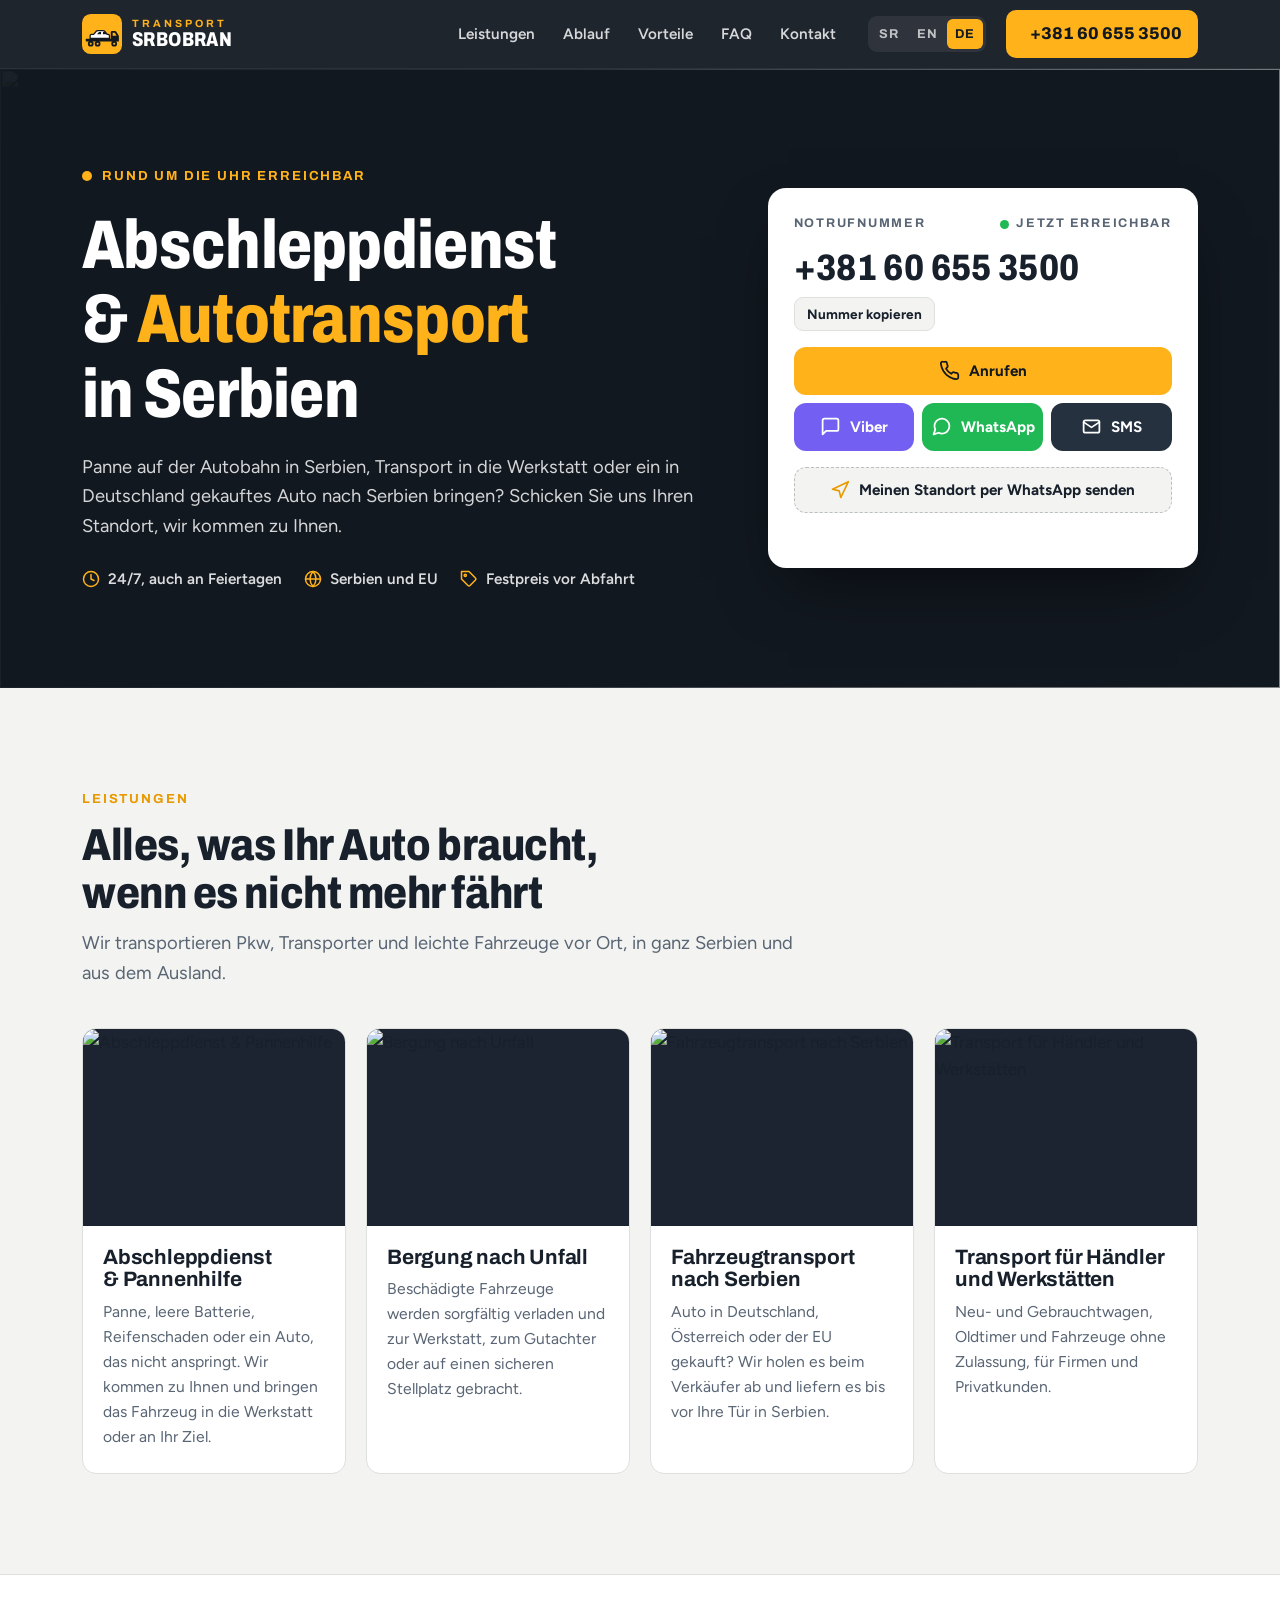
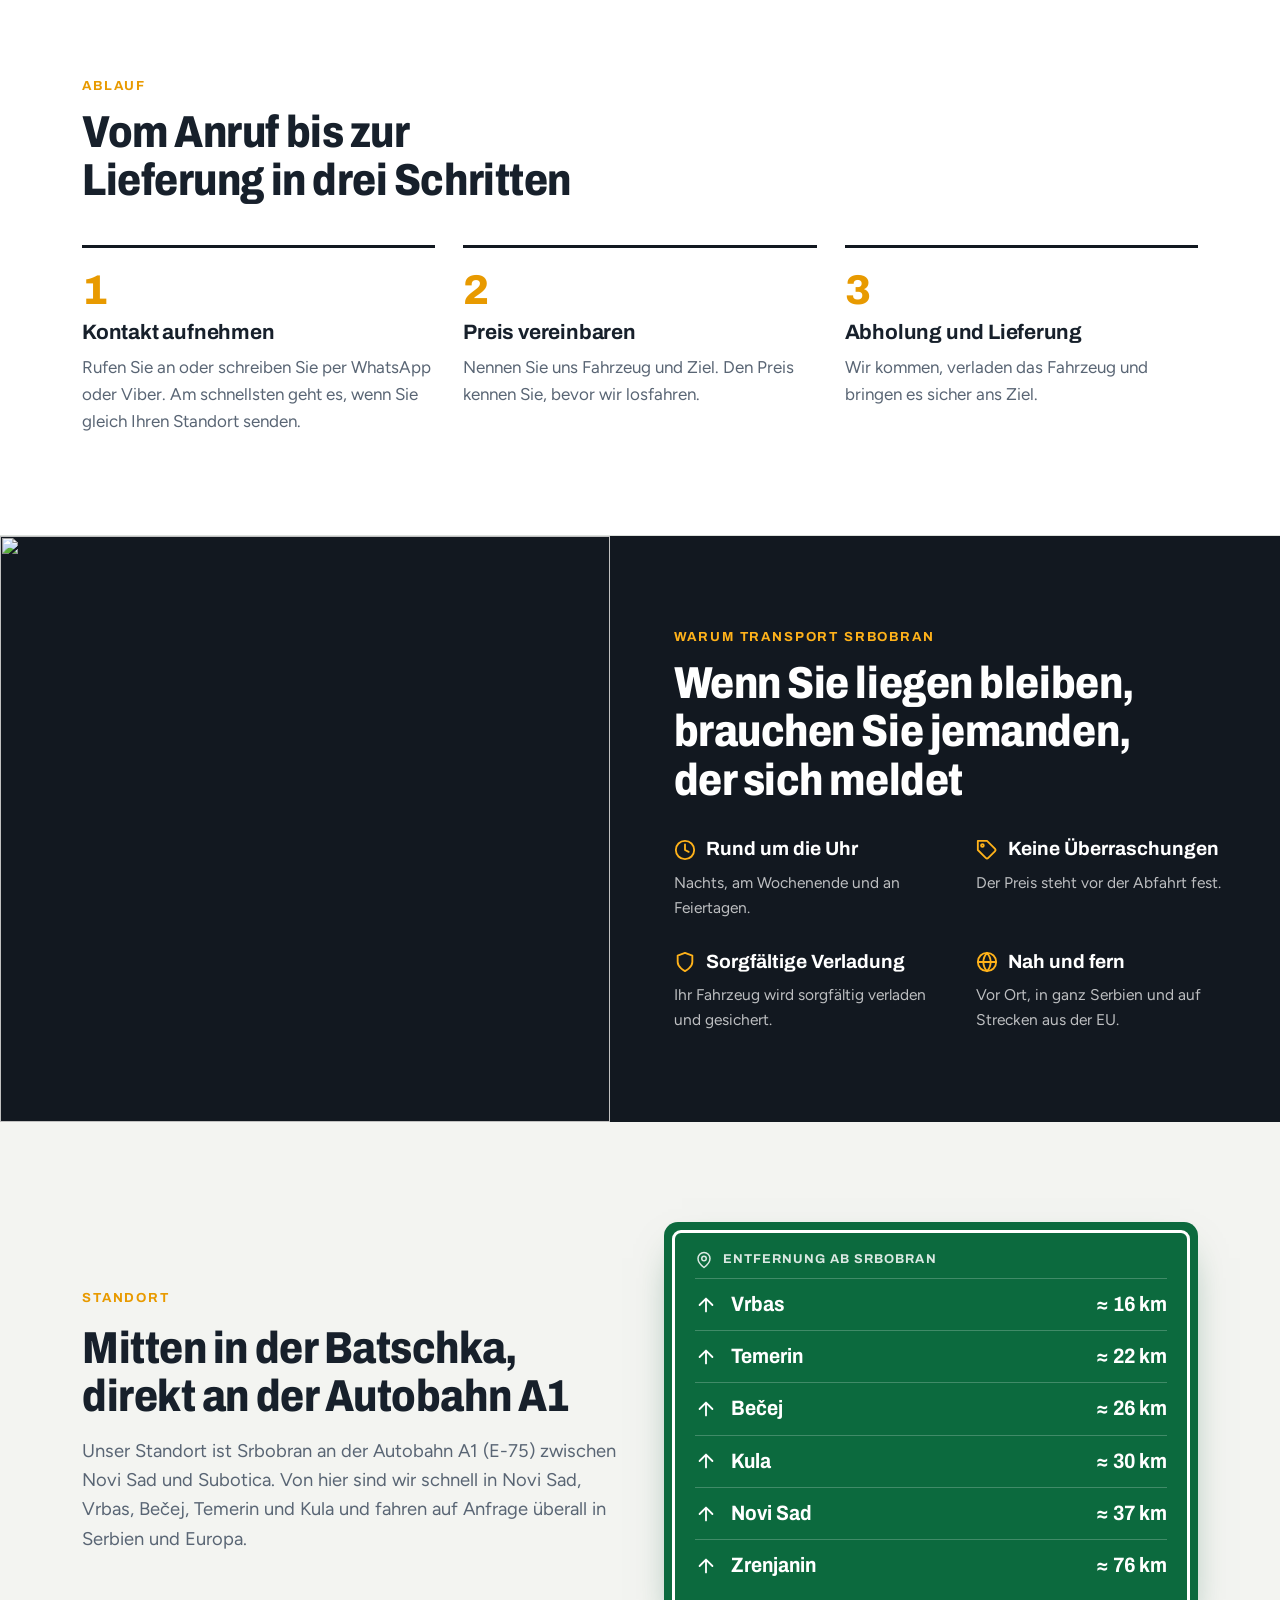
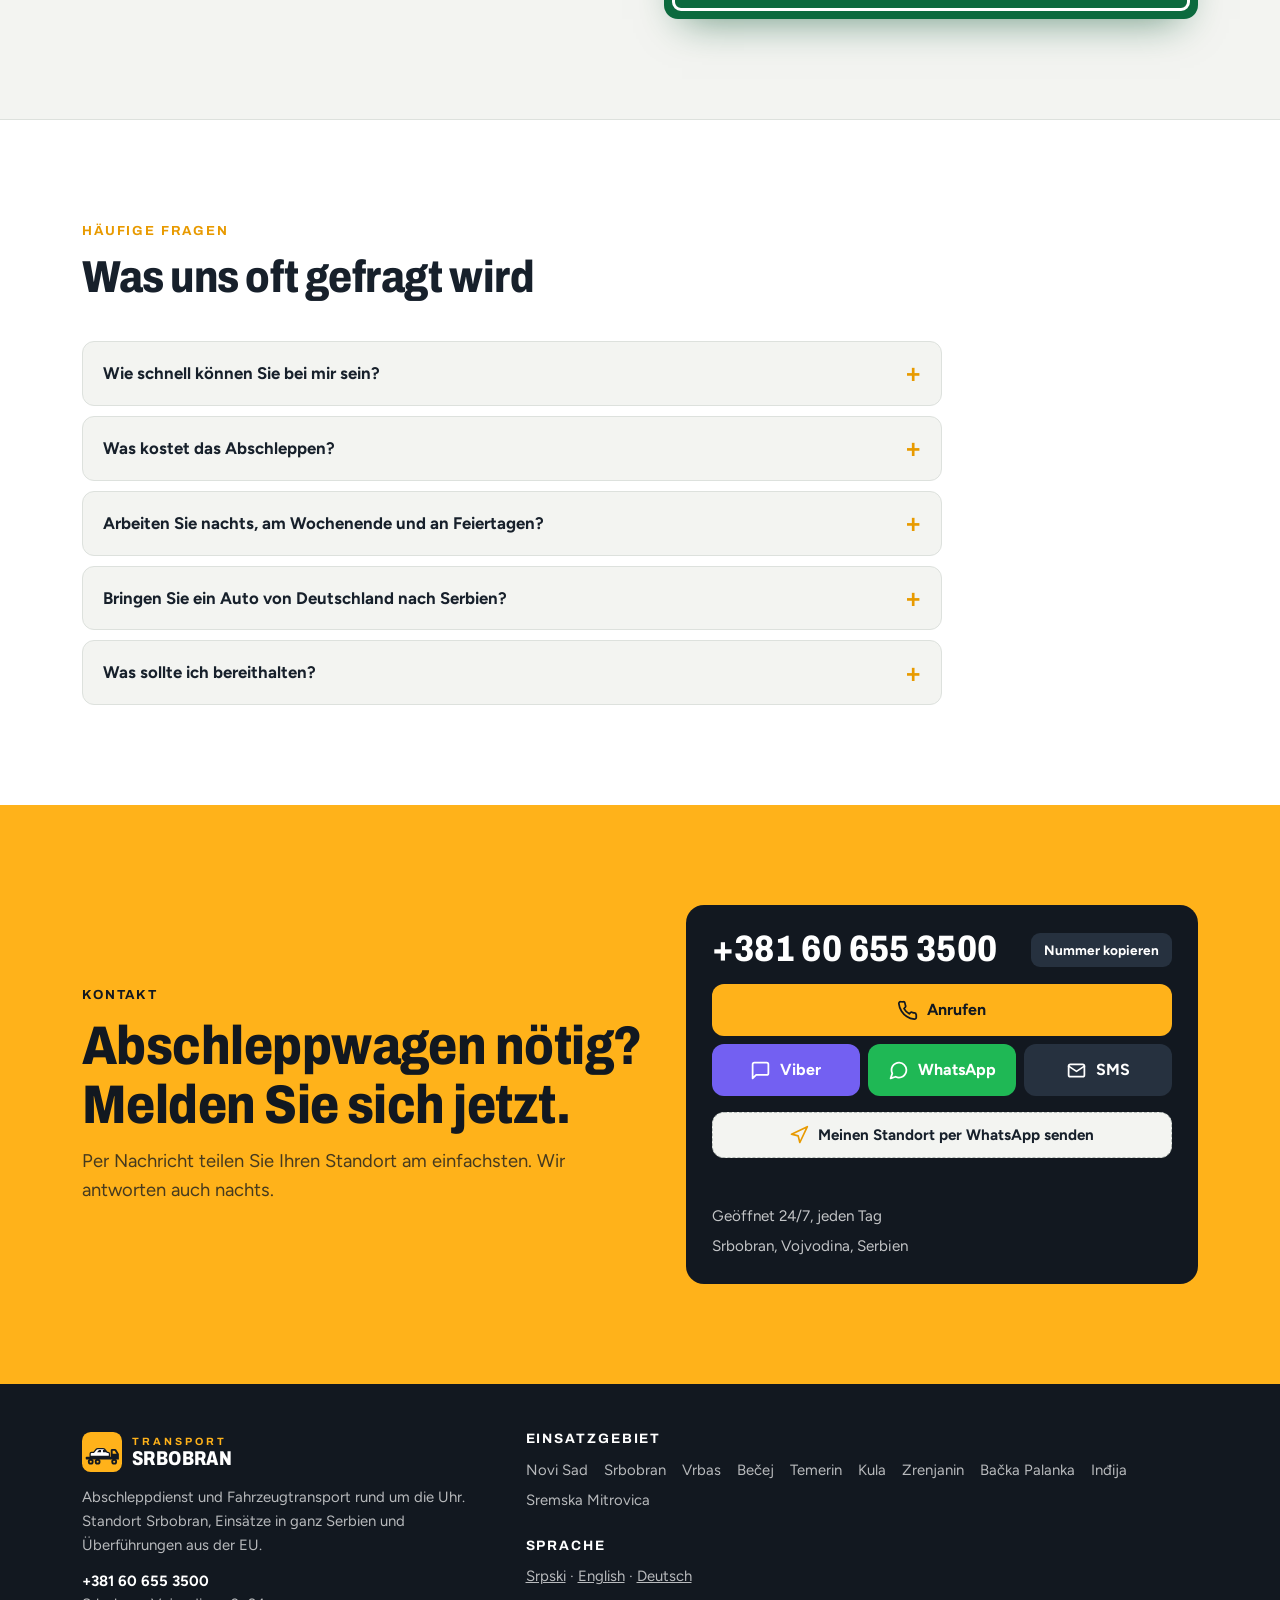
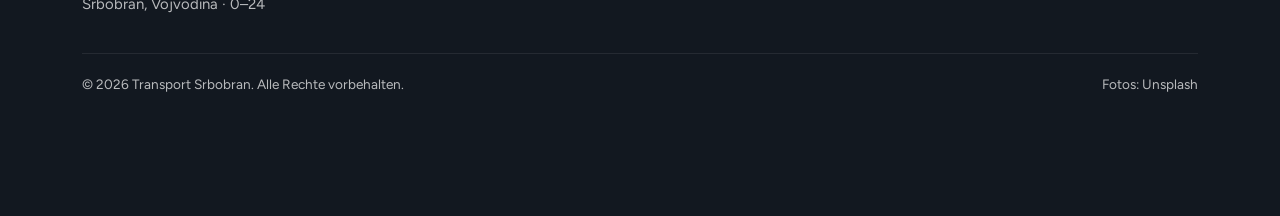
==== commit 00b0f12e: "Add files via upload" ====
--- a/de/index.html
+++ b/de/index.html
@@ -5,11 +5,11 @@
 <meta name="viewport" content="width=device-width, initial-scale=1, viewport-fit=cover">
 <title>Abschleppdienst Serbien 24/7 &amp; Autotransport Deutschland–Serbien | Transport Srbobran</title>
 <meta name="description" content="Abschleppdienst und Pannenhilfe rund um die Uhr in Novi Sad und der Vojvodina, Serbien. Bergung nach Unfall, Fahrzeugtransport aus Deutschland, Österreich und der EU nach Serbien. +381 60 655 3500">
-<link rel="canonical" href="https://psihotrot-tech.github.io/transport/de/">
-<link rel="alternate" hreflang="sr-RS" href="https://psihotrot-tech.github.io/transport/">
-<link rel="alternate" hreflang="en" href="https://psihotrot-tech.github.io/transport/en/">
-<link rel="alternate" hreflang="de" href="https://psihotrot-tech.github.io/transport/de/">
-<link rel="alternate" hreflang="x-default" href="https://psihotrot-tech.github.io/transport/">
+<link rel="canonical" href="https://psihotrot-tech.github.io/transport-srbobran/de/">
+<link rel="alternate" hreflang="sr-RS" href="https://psihotrot-tech.github.io/transport-srbobran/">
+<link rel="alternate" hreflang="en" href="https://psihotrot-tech.github.io/transport-srbobran/en/">
+<link rel="alternate" hreflang="de" href="https://psihotrot-tech.github.io/transport-srbobran/de/">
+<link rel="alternate" hreflang="x-default" href="https://psihotrot-tech.github.io/transport-srbobran/">
 <meta name="robots" content="index, follow, max-image-preview:large">
 <meta name="theme-color" content="#121820">
 <meta name="geo.region" content="RS-VO">
@@ -21,7 +21,7 @@
 <meta property="og:locale" content="de_DE">
 <meta property="og:title" content="Abschleppdienst Serbien 24/7 &amp; Autotransport Deutschland–Serbien | Transport Srbobran">
 <meta property="og:description" content="Abschleppdienst und Pannenhilfe rund um die Uhr in Novi Sad und der Vojvodina, Serbien. Bergung nach Unfall, Fahrzeugtransport aus Deutschland, Österreich und der EU nach Serbien. +381 60 655 3500">
-<meta property="og:url" content="https://psihotrot-tech.github.io/transport/de/">
+<meta property="og:url" content="https://psihotrot-tech.github.io/transport-srbobran/de/">
 <meta property="og:image" content="https://images.unsplash.com/photo-1686966933735-305bd8fe0a77?auto=format&fit=crop&w=1200&q=70">
 <meta name="twitter:card" content="summary_large_image">
 <link rel="icon" href="../assets/logo.svg" type="image/svg+xml">
@@ -32,7 +32,7 @@
 <link rel="stylesheet" href="https://fonts.googleapis.com/css2?family=Archivo:wdth,wght@62..125,600..900&family=Figtree:wght@400;600;700;800&display=swap">
 <link rel="stylesheet" href="../assets/style.css">
 <link rel="preload" as="image" href="https://images.unsplash.com/photo-1686966933735-305bd8fe0a77?auto=format&fit=crop&w=1600&q=70" imagesrcset="https://images.unsplash.com/photo-1686966933735-305bd8fe0a77?auto=format&fit=crop&w=640&q=70 640w, https://images.unsplash.com/photo-1686966933735-305bd8fe0a77?auto=format&fit=crop&w=1080&q=70 1080w, https://images.unsplash.com/photo-1686966933735-305bd8fe0a77?auto=format&fit=crop&w=1600&q=70 1600w" imagesizes="100vw">
-<script type="application/ld+json">{"@context": "https://schema.org", "@type": "AutomotiveBusiness", "@id": "https://psihotrot-tech.github.io/transport/#business", "name": "Transport Srbobran", "url": "https://psihotrot-tech.github.io/transport/de/", "telephone": "+381606553500", "image": "https://images.unsplash.com/photo-1686966933735-305bd8fe0a77?auto=format&fit=crop&w=1200&q=70", "logo": "https://psihotrot-tech.github.io/transport/assets/logo.svg", "description": "Abschleppdienst und Pannenhilfe rund um die Uhr in Novi Sad und der Vojvodina, Serbien. Bergung nach Unfall, Fahrzeugtransport aus Deutschland, Österreich und der EU nach Serbien. +381 60 655 3500", "address": {"@type": "PostalAddress", "addressLocality": "Srbobran", "postalCode": "21480", "addressRegion": "Vojvodina", "addressCountry": "RS"}, "geo": {"@type": "GeoCoordinates", "latitude": 45.5477, "longitude": 19.7908}, "openingHoursSpecification": [{"@type": "OpeningHoursSpecification", "dayOfWeek": ["Monday", "Tuesday", "Wednesday", "Thursday", "Friday", "Saturday", "Sunday"], "opens": "00:00", "closes": "23:59"}], "areaServed": [{"@type": "GeoCircle", "geoMidpoint": {"@type": "GeoCoordinates", "latitude": 45.2671, "longitude": 19.8335}, "geoRadius": "100000"}, {"@type": "City", "name": "Novi Sad"}, {"@type": "City", "name": "Srbobran"}, {"@type": "City", "name": "Vrbas"}, {"@type": "City", "name": "Bečej"}, {"@type": "City", "name": "Temerin"}, {"@type": "City", "name": "Kula"}, {"@type": "City", "name": "Zrenjanin"}, {"@type": "City", "name": "Bačka Palanka"}, {"@type": "City", "name": "Inđija"}, {"@type": "City", "name": "Sremska Mitrovica"}], "availableLanguage": ["sr", "en", "de"], "hasOfferCatalog": {"@type": "OfferCatalog", "name": "Leistungen", "itemListElement": [{"@type": "Offer", "itemOffered": {"@type": "Service", "name": "Abschleppdienst & Pannenhilfe"}}, {"@type": "Offer", "itemOffered": {"@type": "Service", "name": "Bergung nach Unfall"}}, {"@type": "Offer", "itemOffered": {"@type": "Service", "name": "Fahrzeugtransport nach Serbien"}}, {"@type": "Offer", "itemOffered": {"@type": "Service", "name": "Transport für Händler und Werkstätten"}}]}, "contactPoint": {"@type": "ContactPoint", "telephone": "+381606553500", "contactType": "customer service", "availableLanguage": ["sr", "en", "de"], "hoursAvailable": "Mo-Su 00:00-23:59"}}</script>
+<script type="application/ld+json">{"@context": "https://schema.org", "@type": "AutomotiveBusiness", "@id": "https://psihotrot-tech.github.io/transport-srbobran/#business", "name": "Transport Srbobran", "url": "https://psihotrot-tech.github.io/transport-srbobran/de/", "telephone": "+381606553500", "image": "https://images.unsplash.com/photo-1686966933735-305bd8fe0a77?auto=format&fit=crop&w=1200&q=70", "logo": "https://psihotrot-tech.github.io/transport-srbobran/assets/logo.svg", "description": "Abschleppdienst und Pannenhilfe rund um die Uhr in Novi Sad und der Vojvodina, Serbien. Bergung nach Unfall, Fahrzeugtransport aus Deutschland, Österreich und der EU nach Serbien. +381 60 655 3500", "address": {"@type": "PostalAddress", "addressLocality": "Srbobran", "postalCode": "21480", "addressRegion": "Vojvodina", "addressCountry": "RS"}, "geo": {"@type": "GeoCoordinates", "latitude": 45.5477, "longitude": 19.7908}, "openingHoursSpecification": [{"@type": "OpeningHoursSpecification", "dayOfWeek": ["Monday", "Tuesday", "Wednesday", "Thursday", "Friday", "Saturday", "Sunday"], "opens": "00:00", "closes": "23:59"}], "areaServed": [{"@type": "GeoCircle", "geoMidpoint": {"@type": "GeoCoordinates", "latitude": 45.2671, "longitude": 19.8335}, "geoRadius": "100000"}, {"@type": "City", "name": "Novi Sad"}, {"@type": "City", "name": "Srbobran"}, {"@type": "City", "name": "Vrbas"}, {"@type": "City", "name": "Bečej"}, {"@type": "City", "name": "Temerin"}, {"@type": "City", "name": "Kula"}, {"@type": "City", "name": "Zrenjanin"}, {"@type": "City", "name": "Bačka Palanka"}, {"@type": "City", "name": "Inđija"}, {"@type": "City", "name": "Sremska Mitrovica"}], "availableLanguage": ["sr", "en", "de"], "hasOfferCatalog": {"@type": "OfferCatalog", "name": "Leistungen", "itemListElement": [{"@type": "Offer", "itemOffered": {"@type": "Service", "name": "Abschleppdienst & Pannenhilfe"}}, {"@type": "Offer", "itemOffered": {"@type": "Service", "name": "Bergung nach Unfall"}}, {"@type": "Offer", "itemOffered": {"@type": "Service", "name": "Fahrzeugtransport nach Serbien"}}, {"@type": "Offer", "itemOffered": {"@type": "Service", "name": "Transport für Händler und Werkstätten"}}]}, "contactPoint": {"@type": "ContactPoint", "telephone": "+381606553500", "contactType": "customer service", "availableLanguage": ["sr", "en", "de"], "hoursAvailable": "Mo-Su 00:00-23:59"}}</script>
 <script type="application/ld+json">{"@context": "https://schema.org", "@type": "FAQPage", "mainEntity": [{"@type": "Question", "name": "Wie schnell können Sie bei mir sein?", "acceptedAnswer": {"@type": "Answer", "text": "Das hängt vom Standort und vom Verkehr ab. Rufen Sie an oder senden Sie Ihren Standort, dann erhalten Sie sofort eine Einschätzung der Ankunftszeit."}}, {"@type": "Question", "name": "Was kostet das Abschleppen?", "acceptedAnswer": {"@type": "Answer", "text": "Der Preis hängt von Entfernung, Fahrzeugtyp und Zustand ab. Sie erhalten ein Angebot auf Anfrage und kennen den Preis vor der Abfahrt."}}, {"@type": "Question", "name": "Arbeiten Sie nachts, am Wochenende und an Feiertagen?", "acceptedAnswer": {"@type": "Answer", "text": "Ja. Unser Abschleppdienst ist 24/7 an jedem Tag des Jahres im Einsatz."}}, {"@type": "Question", "name": "Bringen Sie ein Auto von Deutschland nach Serbien?", "acceptedAnswer": {"@type": "Answer", "text": "Ja. Wir holen das Fahrzeug beim Verkäufer ab und liefern es an die gewünschte Adresse. Senden Sie uns Fahrzeugdaten und Abholort für ein Angebot."}}, {"@type": "Question", "name": "Was sollte ich bereithalten?", "acceptedAnswer": {"@type": "Answer", "text": "Genauen Standort, Marke und Modell, ob die Räder rollen und ob ein Schlüssel vorhanden ist. Ein Foto per WhatsApp oder Viber hilft."}}]}</script>
 </head>
 <body>
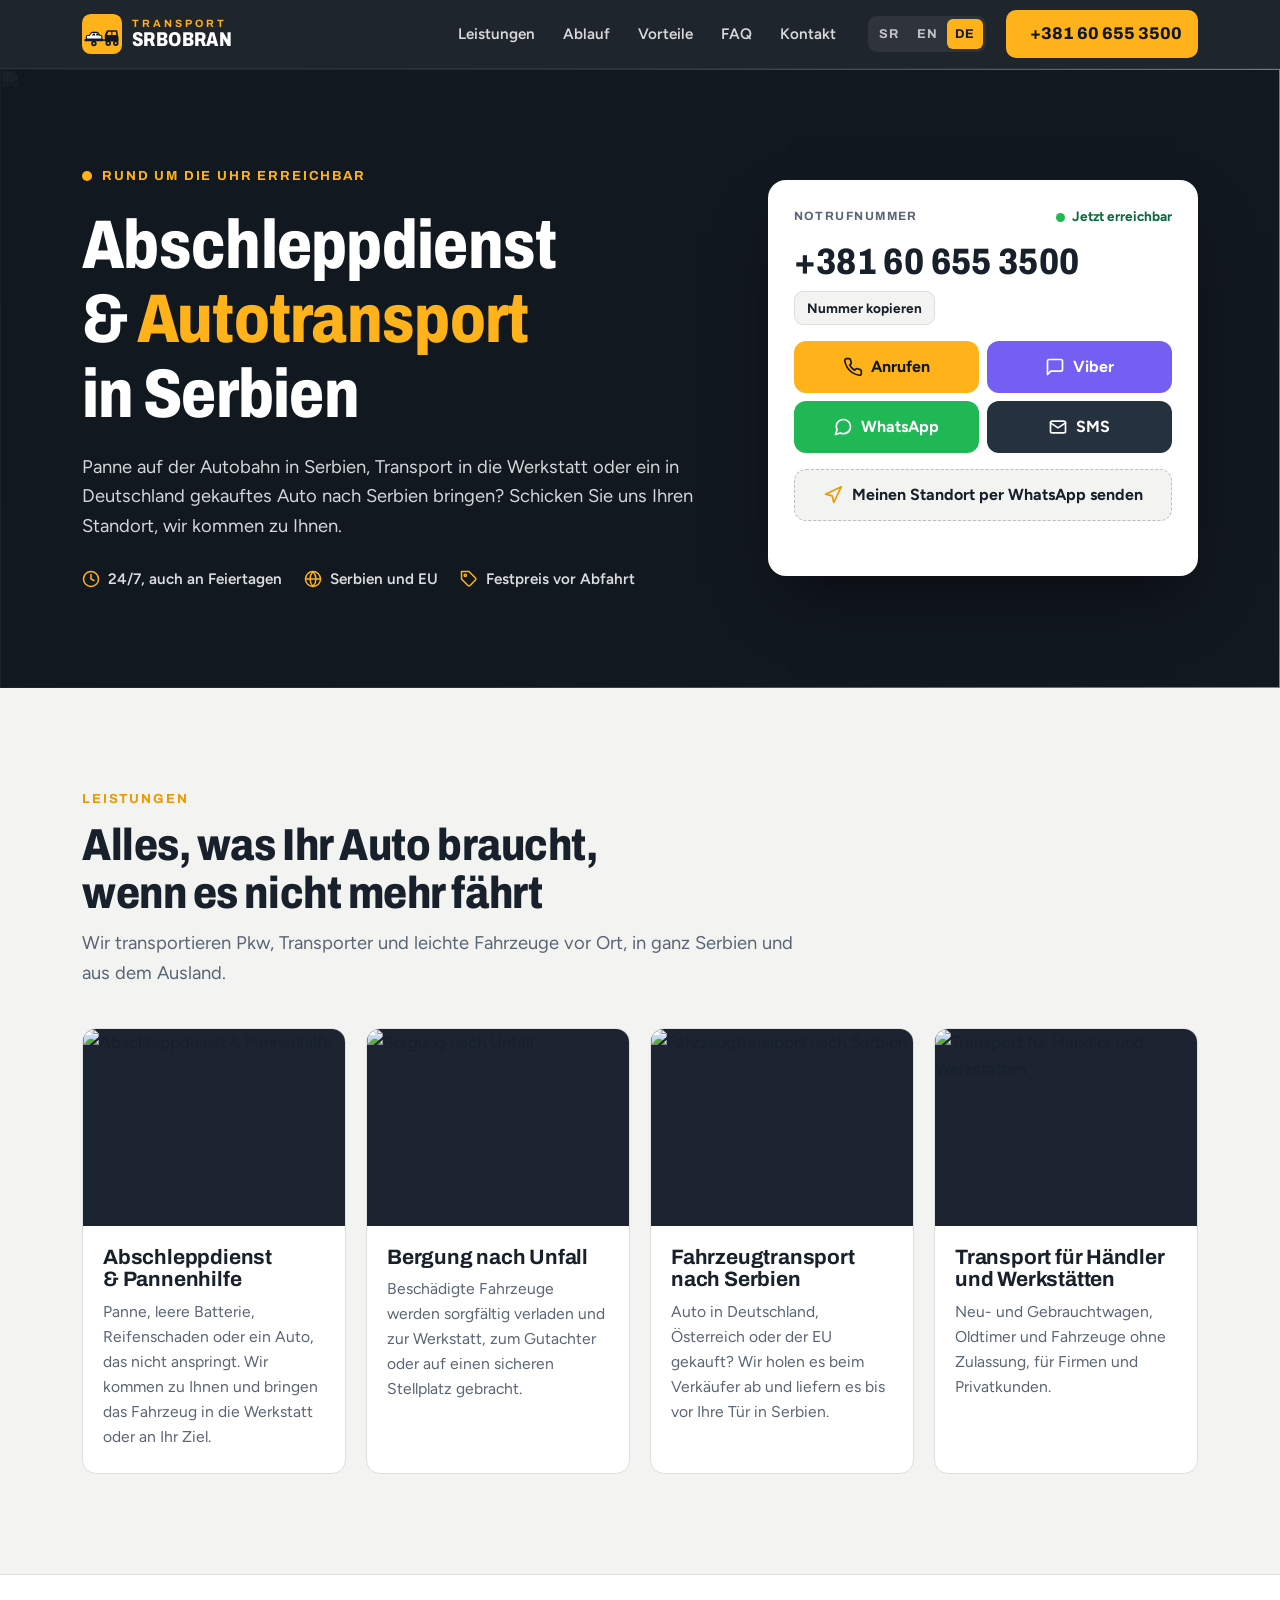
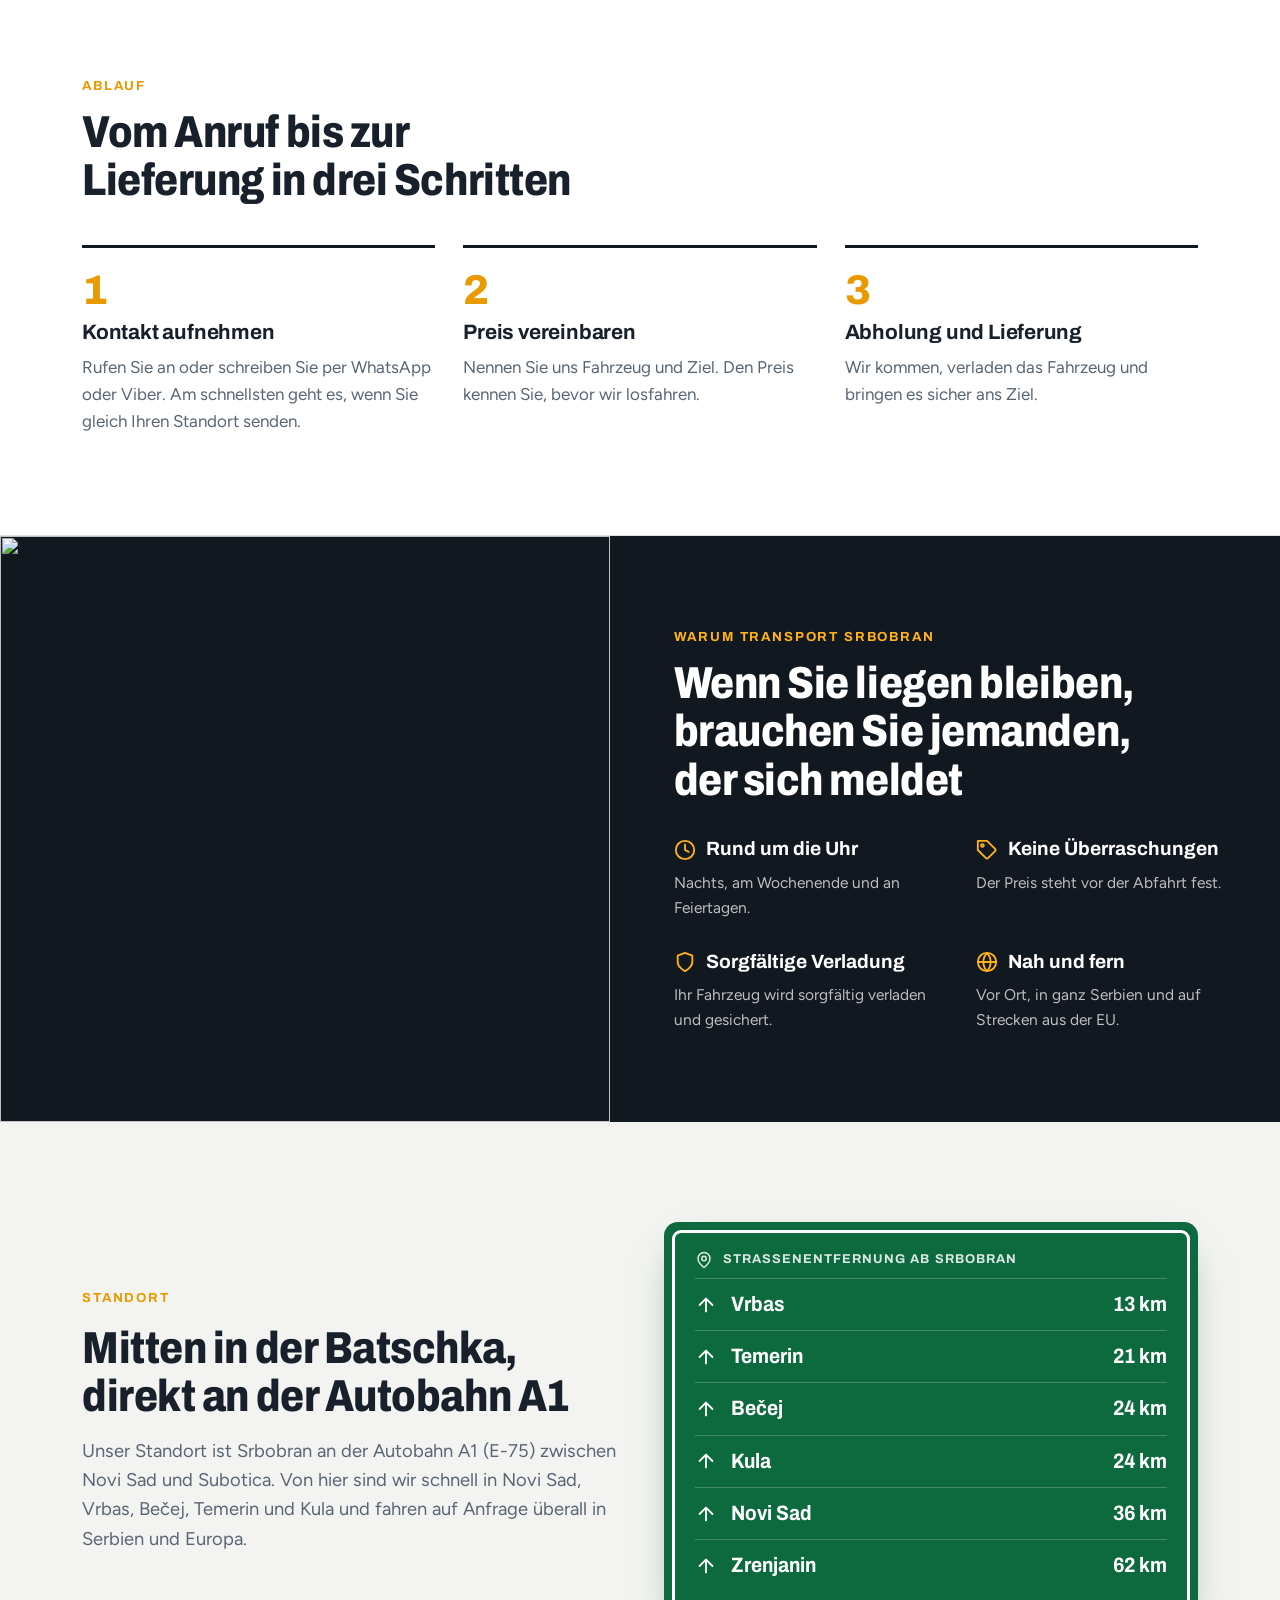
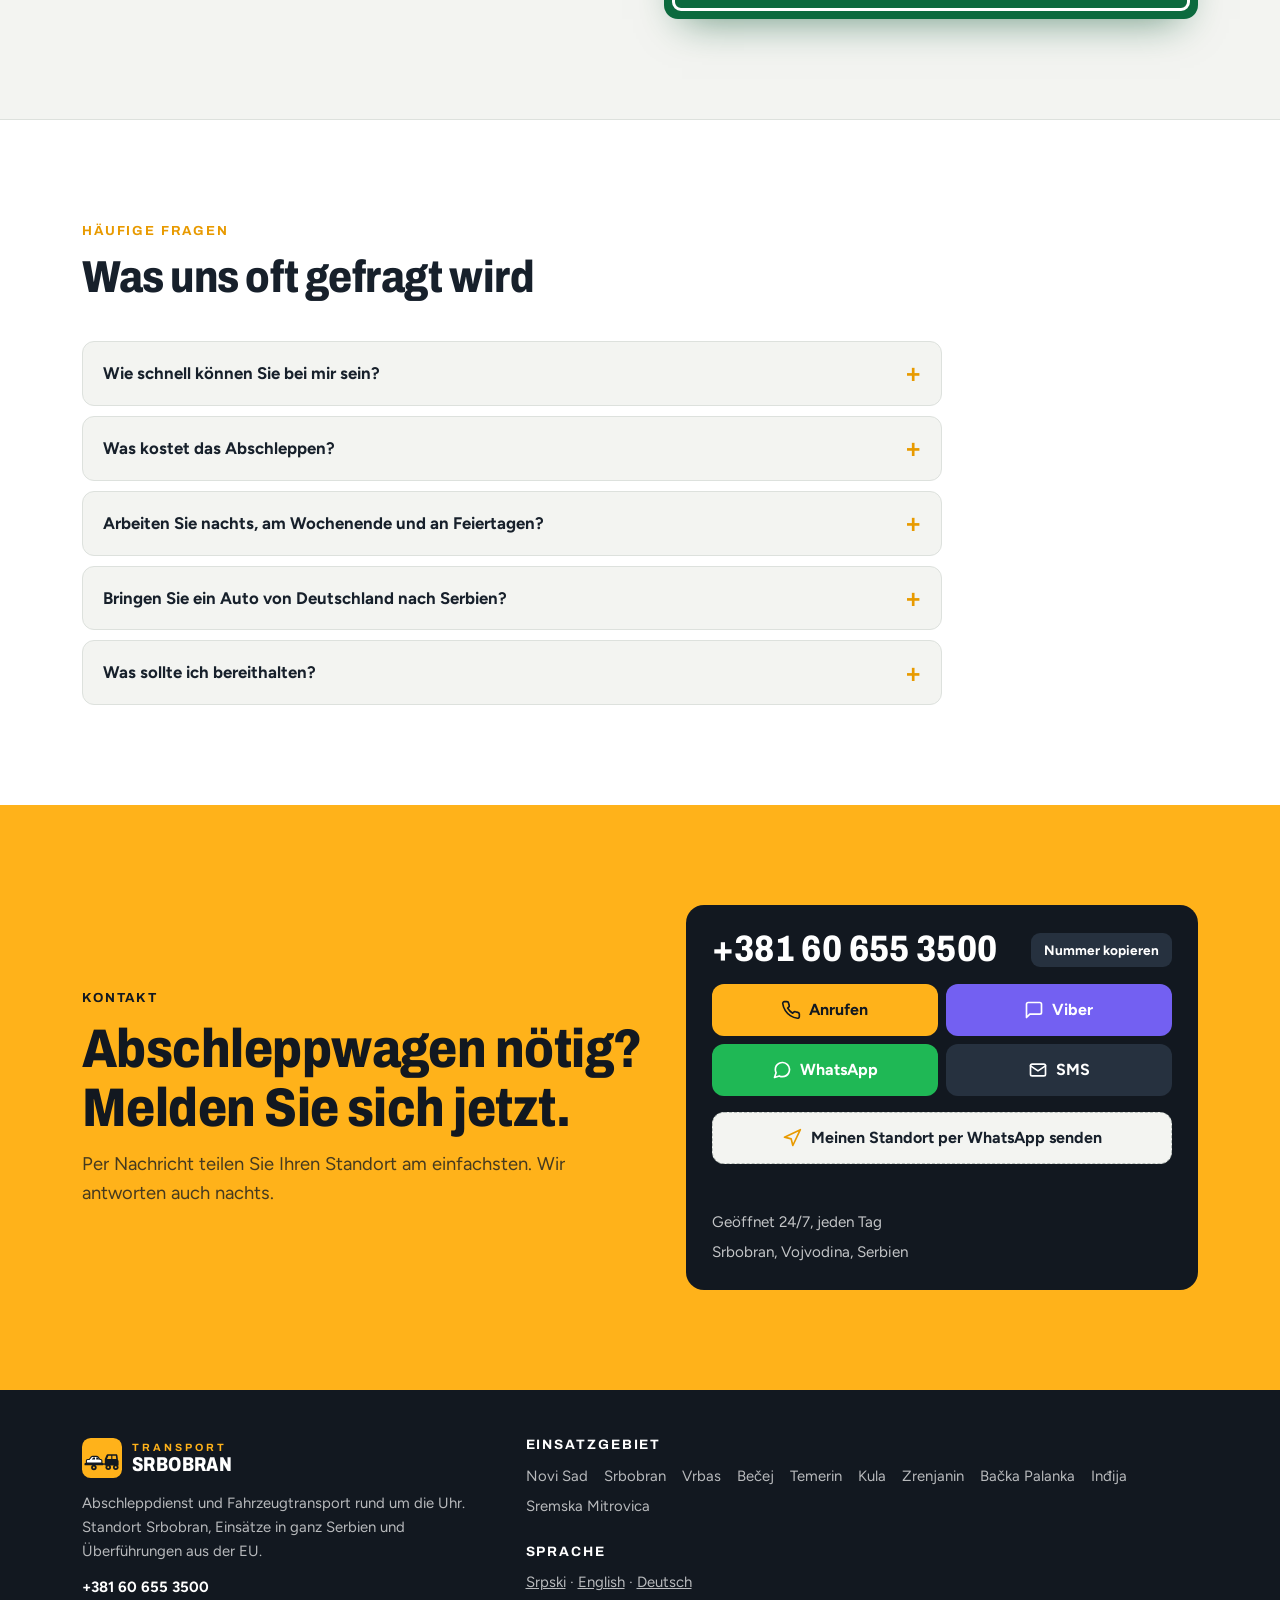
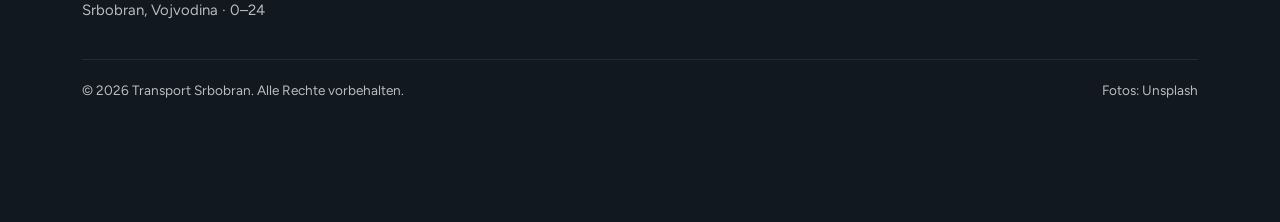
==== commit 138c42f7: "Add files via upload" ====
--- a/de/index.html
+++ b/de/index.html
@@ -5,11 +5,11 @@
 <meta name="viewport" content="width=device-width, initial-scale=1, viewport-fit=cover">
 <title>Abschleppdienst Serbien 24/7 &amp; Autotransport Deutschland–Serbien | Transport Srbobran</title>
 <meta name="description" content="Abschleppdienst und Pannenhilfe rund um die Uhr in Novi Sad und der Vojvodina, Serbien. Bergung nach Unfall, Fahrzeugtransport aus Deutschland, Österreich und der EU nach Serbien. +381 60 655 3500">
-<link rel="canonical" href="https://psihotrot-tech.github.io/transport-srbobran/de/">
-<link rel="alternate" hreflang="sr-RS" href="https://psihotrot-tech.github.io/transport-srbobran/">
-<link rel="alternate" hreflang="en" href="https://psihotrot-tech.github.io/transport-srbobran/en/">
-<link rel="alternate" hreflang="de" href="https://psihotrot-tech.github.io/transport-srbobran/de/">
-<link rel="alternate" hreflang="x-default" href="https://psihotrot-tech.github.io/transport-srbobran/">
+<link rel="canonical" href="https://psihotrot-tech.github.io/transport/de/">
+<link rel="alternate" hreflang="sr-RS" href="https://psihotrot-tech.github.io/transport/">
+<link rel="alternate" hreflang="en" href="https://psihotrot-tech.github.io/transport/en/">
+<link rel="alternate" hreflang="de" href="https://psihotrot-tech.github.io/transport/de/">
+<link rel="alternate" hreflang="x-default" href="https://psihotrot-tech.github.io/transport/">
 <meta name="robots" content="index, follow, max-image-preview:large">
 <meta name="theme-color" content="#121820">
 <meta name="geo.region" content="RS-VO">
@@ -21,8 +21,8 @@
 <meta property="og:locale" content="de_DE">
 <meta property="og:title" content="Abschleppdienst Serbien 24/7 &amp; Autotransport Deutschland–Serbien | Transport Srbobran">
 <meta property="og:description" content="Abschleppdienst und Pannenhilfe rund um die Uhr in Novi Sad und der Vojvodina, Serbien. Bergung nach Unfall, Fahrzeugtransport aus Deutschland, Österreich und der EU nach Serbien. +381 60 655 3500">
-<meta property="og:url" content="https://psihotrot-tech.github.io/transport-srbobran/de/">
-<meta property="og:image" content="https://images.unsplash.com/photo-1686966933735-305bd8fe0a77?auto=format&fit=crop&w=1200&q=70">
+<meta property="og:url" content="https://psihotrot-tech.github.io/transport/de/">
+<meta property="og:image" content="https://images.unsplash.com/photo-1588899428678-f9ea565d91fc?auto=format&fit=crop&w=1200&q=70">
 <meta name="twitter:card" content="summary_large_image">
 <link rel="icon" href="../assets/logo.svg" type="image/svg+xml">
 <link rel="apple-touch-icon" href="../assets/logo.svg">
@@ -31,8 +31,8 @@
 <link rel="preconnect" href="https://fonts.gstatic.com" crossorigin>
 <link rel="stylesheet" href="https://fonts.googleapis.com/css2?family=Archivo:wdth,wght@62..125,600..900&family=Figtree:wght@400;600;700;800&display=swap">
 <link rel="stylesheet" href="../assets/style.css">
-<link rel="preload" as="image" href="https://images.unsplash.com/photo-1686966933735-305bd8fe0a77?auto=format&fit=crop&w=1600&q=70" imagesrcset="https://images.unsplash.com/photo-1686966933735-305bd8fe0a77?auto=format&fit=crop&w=640&q=70 640w, https://images.unsplash.com/photo-1686966933735-305bd8fe0a77?auto=format&fit=crop&w=1080&q=70 1080w, https://images.unsplash.com/photo-1686966933735-305bd8fe0a77?auto=format&fit=crop&w=1600&q=70 1600w" imagesizes="100vw">
-<script type="application/ld+json">{"@context": "https://schema.org", "@type": "AutomotiveBusiness", "@id": "https://psihotrot-tech.github.io/transport-srbobran/#business", "name": "Transport Srbobran", "url": "https://psihotrot-tech.github.io/transport-srbobran/de/", "telephone": "+381606553500", "image": "https://images.unsplash.com/photo-1686966933735-305bd8fe0a77?auto=format&fit=crop&w=1200&q=70", "logo": "https://psihotrot-tech.github.io/transport-srbobran/assets/logo.svg", "description": "Abschleppdienst und Pannenhilfe rund um die Uhr in Novi Sad und der Vojvodina, Serbien. Bergung nach Unfall, Fahrzeugtransport aus Deutschland, Österreich und der EU nach Serbien. +381 60 655 3500", "address": {"@type": "PostalAddress", "addressLocality": "Srbobran", "postalCode": "21480", "addressRegion": "Vojvodina", "addressCountry": "RS"}, "geo": {"@type": "GeoCoordinates", "latitude": 45.5477, "longitude": 19.7908}, "openingHoursSpecification": [{"@type": "OpeningHoursSpecification", "dayOfWeek": ["Monday", "Tuesday", "Wednesday", "Thursday", "Friday", "Saturday", "Sunday"], "opens": "00:00", "closes": "23:59"}], "areaServed": [{"@type": "GeoCircle", "geoMidpoint": {"@type": "GeoCoordinates", "latitude": 45.2671, "longitude": 19.8335}, "geoRadius": "100000"}, {"@type": "City", "name": "Novi Sad"}, {"@type": "City", "name": "Srbobran"}, {"@type": "City", "name": "Vrbas"}, {"@type": "City", "name": "Bečej"}, {"@type": "City", "name": "Temerin"}, {"@type": "City", "name": "Kula"}, {"@type": "City", "name": "Zrenjanin"}, {"@type": "City", "name": "Bačka Palanka"}, {"@type": "City", "name": "Inđija"}, {"@type": "City", "name": "Sremska Mitrovica"}], "availableLanguage": ["sr", "en", "de"], "hasOfferCatalog": {"@type": "OfferCatalog", "name": "Leistungen", "itemListElement": [{"@type": "Offer", "itemOffered": {"@type": "Service", "name": "Abschleppdienst & Pannenhilfe"}}, {"@type": "Offer", "itemOffered": {"@type": "Service", "name": "Bergung nach Unfall"}}, {"@type": "Offer", "itemOffered": {"@type": "Service", "name": "Fahrzeugtransport nach Serbien"}}, {"@type": "Offer", "itemOffered": {"@type": "Service", "name": "Transport für Händler und Werkstätten"}}]}, "contactPoint": {"@type": "ContactPoint", "telephone": "+381606553500", "contactType": "customer service", "availableLanguage": ["sr", "en", "de"], "hoursAvailable": "Mo-Su 00:00-23:59"}}</script>
+<link rel="preload" as="image" href="https://images.unsplash.com/photo-1588899428678-f9ea565d91fc?auto=format&fit=crop&w=1600&q=70" imagesrcset="https://images.unsplash.com/photo-1588899428678-f9ea565d91fc?auto=format&fit=crop&w=640&q=70 640w, https://images.unsplash.com/photo-1588899428678-f9ea565d91fc?auto=format&fit=crop&w=1080&q=70 1080w, https://images.unsplash.com/photo-1588899428678-f9ea565d91fc?auto=format&fit=crop&w=1600&q=70 1600w" imagesizes="100vw">
+<script type="application/ld+json">{"@context": "https://schema.org", "@type": "AutomotiveBusiness", "@id": "https://psihotrot-tech.github.io/transport/#business", "name": "Transport Srbobran", "url": "https://psihotrot-tech.github.io/transport/de/", "telephone": "+381606553500", "image": "https://images.unsplash.com/photo-1588899428678-f9ea565d91fc?auto=format&fit=crop&w=1200&q=70", "logo": "https://psihotrot-tech.github.io/transport/assets/logo.svg", "description": "Abschleppdienst und Pannenhilfe rund um die Uhr in Novi Sad und der Vojvodina, Serbien. Bergung nach Unfall, Fahrzeugtransport aus Deutschland, Österreich und der EU nach Serbien. +381 60 655 3500", "address": {"@type": "PostalAddress", "addressLocality": "Srbobran", "postalCode": "21480", "addressRegion": "Vojvodina", "addressCountry": "RS"}, "geo": {"@type": "GeoCoordinates", "latitude": 45.5477, "longitude": 19.7908}, "openingHoursSpecification": [{"@type": "OpeningHoursSpecification", "dayOfWeek": ["Monday", "Tuesday", "Wednesday", "Thursday", "Friday", "Saturday", "Sunday"], "opens": "00:00", "closes": "23:59"}], "areaServed": [{"@type": "GeoCircle", "geoMidpoint": {"@type": "GeoCoordinates", "latitude": 45.2671, "longitude": 19.8335}, "geoRadius": "100000"}, {"@type": "City", "name": "Novi Sad"}, {"@type": "City", "name": "Srbobran"}, {"@type": "City", "name": "Vrbas"}, {"@type": "City", "name": "Bečej"}, {"@type": "City", "name": "Temerin"}, {"@type": "City", "name": "Kula"}, {"@type": "City", "name": "Zrenjanin"}, {"@type": "City", "name": "Bačka Palanka"}, {"@type": "City", "name": "Inđija"}, {"@type": "City", "name": "Sremska Mitrovica"}], "availableLanguage": ["sr", "en", "de"], "hasOfferCatalog": {"@type": "OfferCatalog", "name": "Leistungen", "itemListElement": [{"@type": "Offer", "itemOffered": {"@type": "Service", "name": "Abschleppdienst & Pannenhilfe"}}, {"@type": "Offer", "itemOffered": {"@type": "Service", "name": "Bergung nach Unfall"}}, {"@type": "Offer", "itemOffered": {"@type": "Service", "name": "Fahrzeugtransport nach Serbien"}}, {"@type": "Offer", "itemOffered": {"@type": "Service", "name": "Transport für Händler und Werkstätten"}}]}, "contactPoint": {"@type": "ContactPoint", "telephone": "+381606553500", "contactType": "customer service", "availableLanguage": ["sr", "en", "de"], "hoursAvailable": "Mo-Su 00:00-23:59"}}</script>
 <script type="application/ld+json">{"@context": "https://schema.org", "@type": "FAQPage", "mainEntity": [{"@type": "Question", "name": "Wie schnell können Sie bei mir sein?", "acceptedAnswer": {"@type": "Answer", "text": "Das hängt vom Standort und vom Verkehr ab. Rufen Sie an oder senden Sie Ihren Standort, dann erhalten Sie sofort eine Einschätzung der Ankunftszeit."}}, {"@type": "Question", "name": "Was kostet das Abschleppen?", "acceptedAnswer": {"@type": "Answer", "text": "Der Preis hängt von Entfernung, Fahrzeugtyp und Zustand ab. Sie erhalten ein Angebot auf Anfrage und kennen den Preis vor der Abfahrt."}}, {"@type": "Question", "name": "Arbeiten Sie nachts, am Wochenende und an Feiertagen?", "acceptedAnswer": {"@type": "Answer", "text": "Ja. Unser Abschleppdienst ist 24/7 an jedem Tag des Jahres im Einsatz."}}, {"@type": "Question", "name": "Bringen Sie ein Auto von Deutschland nach Serbien?", "acceptedAnswer": {"@type": "Answer", "text": "Ja. Wir holen das Fahrzeug beim Verkäufer ab und liefern es an die gewünschte Adresse. Senden Sie uns Fahrzeugdaten und Abholort für ein Angebot."}}, {"@type": "Question", "name": "Was sollte ich bereithalten?", "acceptedAnswer": {"@type": "Answer", "text": "Genauen Standort, Marke und Modell, ob die Räder rollen und ob ein Schlüssel vorhanden ist. Ein Foto per WhatsApp oder Viber hilft."}}]}</script>
 </head>
 <body>
@@ -51,7 +51,7 @@
 </header>
 <main id="main">
 <section class="hero" style="padding:0">
- <div class="hero-bg"><img src="https://images.unsplash.com/photo-1686966933735-305bd8fe0a77?auto=format&fit=crop&w=1600&q=70" srcset="https://images.unsplash.com/photo-1686966933735-305bd8fe0a77?auto=format&fit=crop&w=640&q=70 640w, https://images.unsplash.com/photo-1686966933735-305bd8fe0a77?auto=format&fit=crop&w=1080&q=70 1080w, https://images.unsplash.com/photo-1686966933735-305bd8fe0a77?auto=format&fit=crop&w=1600&q=70 1600w" sizes="100vw" alt="" fetchpriority="high"></div>
+ <div class="hero-bg"><img src="https://images.unsplash.com/photo-1588899428678-f9ea565d91fc?auto=format&fit=crop&w=1600&q=70" srcset="https://images.unsplash.com/photo-1588899428678-f9ea565d91fc?auto=format&fit=crop&w=640&q=70 640w, https://images.unsplash.com/photo-1588899428678-f9ea565d91fc?auto=format&fit=crop&w=1080&q=70 1080w, https://images.unsplash.com/photo-1588899428678-f9ea565d91fc?auto=format&fit=crop&w=1600&q=70 1600w" sizes="100vw" alt="" fetchpriority="high"></div>
  <div class="wrap hero-inner">
   <div class="hero-copy reveal">
    <span class="eyebrow"><i class="pulse"></i>Rund um die Uhr erreichbar</span>
@@ -77,16 +77,16 @@
  <div class="wrap">
   <div class="sec-head"><span class="eyebrow">Leistungen</span><h2>Alles, was Ihr Auto braucht, wenn es nicht mehr fährt</h2><p class="lead">Wir transportieren Pkw, Transporter und leichte Fahrzeuge vor Ort, in ganz Serbien und aus dem Ausland.</p></div>
   <div class="services"><article class="svc">
- <figure><img src="https://images.unsplash.com/photo-1730514784243-f0e7f09c9f50?auto=format&fit=crop&w=800&q=70" srcset="https://images.unsplash.com/photo-1730514784243-f0e7f09c9f50?auto=format&fit=crop&w=480&q=70 480w, https://images.unsplash.com/photo-1730514784243-f0e7f09c9f50?auto=format&fit=crop&w=800&q=70 800w" sizes="(max-width:560px) 100vw, (max-width:1050px) 50vw, 25vw" alt="Abschleppdienst &amp; Pannenhilfe" loading="lazy" width="800" height="600"></figure>
+ <figure><img src="https://images.unsplash.com/photo-1595392004747-3d9b64a4b013?auto=format&fit=crop&w=800&q=70" srcset="https://images.unsplash.com/photo-1595392004747-3d9b64a4b013?auto=format&fit=crop&w=480&q=70 480w, https://images.unsplash.com/photo-1595392004747-3d9b64a4b013?auto=format&fit=crop&w=800&q=70 800w" sizes="(max-width:560px) 100vw, (max-width:1050px) 50vw, 25vw" alt="Abschleppdienst &amp; Pannenhilfe" loading="lazy" width="800" height="600"></figure>
  <div class="svc-body"><h3>Abschleppdienst & Pannenhilfe</h3><p>Panne, leere Batterie, Reifenschaden oder ein Auto, das nicht anspringt. Wir kommen zu Ihnen und bringen das Fahrzeug in die Werkstatt oder an Ihr Ziel.</p></div>
 </article><article class="svc">
- <figure><img src="https://images.unsplash.com/photo-1730514785075-b065c757b653?auto=format&fit=crop&w=800&q=70" srcset="https://images.unsplash.com/photo-1730514785075-b065c757b653?auto=format&fit=crop&w=480&q=70 480w, https://images.unsplash.com/photo-1730514785075-b065c757b653?auto=format&fit=crop&w=800&q=70 800w" sizes="(max-width:560px) 100vw, (max-width:1050px) 50vw, 25vw" alt="Bergung nach Unfall" loading="lazy" width="800" height="600"></figure>
+ <figure><img src="https://images.unsplash.com/photo-1602038187784-41e649a79d38?auto=format&fit=crop&w=800&q=70" srcset="https://images.unsplash.com/photo-1602038187784-41e649a79d38?auto=format&fit=crop&w=480&q=70 480w, https://images.unsplash.com/photo-1602038187784-41e649a79d38?auto=format&fit=crop&w=800&q=70 800w" sizes="(max-width:560px) 100vw, (max-width:1050px) 50vw, 25vw" alt="Bergung nach Unfall" loading="lazy" width="800" height="600"></figure>
  <div class="svc-body"><h3>Bergung nach Unfall</h3><p>Beschädigte Fahrzeuge werden sorgfältig verladen und zur Werkstatt, zum Gutachter oder auf einen sicheren Stellplatz gebracht.</p></div>
 </article><article class="svc">
- <figure><img src="https://images.unsplash.com/photo-1761917904658-2a9ecb84a169?auto=format&fit=crop&w=800&q=70" srcset="https://images.unsplash.com/photo-1761917904658-2a9ecb84a169?auto=format&fit=crop&w=480&q=70 480w, https://images.unsplash.com/photo-1761917904658-2a9ecb84a169?auto=format&fit=crop&w=800&q=70 800w" sizes="(max-width:560px) 100vw, (max-width:1050px) 50vw, 25vw" alt="Fahrzeugtransport nach Serbien" loading="lazy" width="800" height="600"></figure>
+ <figure><img src="https://images.unsplash.com/photo-1500921726673-e4bdc09efa55?auto=format&fit=crop&w=800&q=70" srcset="https://images.unsplash.com/photo-1500921726673-e4bdc09efa55?auto=format&fit=crop&w=480&q=70 480w, https://images.unsplash.com/photo-1500921726673-e4bdc09efa55?auto=format&fit=crop&w=800&q=70 800w" sizes="(max-width:560px) 100vw, (max-width:1050px) 50vw, 25vw" alt="Fahrzeugtransport nach Serbien" loading="lazy" width="800" height="600"></figure>
  <div class="svc-body"><h3>Fahrzeugtransport nach Serbien</h3><p>Auto in Deutschland, Österreich oder der EU gekauft? Wir holen es beim Verkäufer ab und liefern es bis vor Ihre Tür in Serbien.</p></div>
 </article><article class="svc">
- <figure><img src="https://images.unsplash.com/photo-1764200458388-65c4b0c19a95?auto=format&fit=crop&w=800&q=70" srcset="https://images.unsplash.com/photo-1764200458388-65c4b0c19a95?auto=format&fit=crop&w=480&q=70 480w, https://images.unsplash.com/photo-1764200458388-65c4b0c19a95?auto=format&fit=crop&w=800&q=70 800w" sizes="(max-width:560px) 100vw, (max-width:1050px) 50vw, 25vw" alt="Transport für Händler und Werkstätten" loading="lazy" width="800" height="600"></figure>
+ <figure><img src="https://images.unsplash.com/photo-1520101244246-293f77ffc39e?auto=format&fit=crop&w=800&q=70" srcset="https://images.unsplash.com/photo-1520101244246-293f77ffc39e?auto=format&fit=crop&w=480&q=70 480w, https://images.unsplash.com/photo-1520101244246-293f77ffc39e?auto=format&fit=crop&w=800&q=70 800w" sizes="(max-width:560px) 100vw, (max-width:1050px) 50vw, 25vw" alt="Transport für Händler und Werkstätten" loading="lazy" width="800" height="600"></figure>
  <div class="svc-body"><h3>Transport für Händler und Werkstätten</h3><p>Neu- und Gebrauchtwagen, Oldtimer und Fahrzeuge ohne Zulassung, für Firmen und Privatkunden.</p></div>
 </article></div>
  </div>
@@ -99,7 +99,7 @@
 </section>
 <section id="vorteile" class="why">
  <div class="why-grid">
-  <div class="why-img"><img src="https://images.unsplash.com/photo-1738101996177-13110d20a973?auto=format&fit=crop&w=1200&q=70" srcset="https://images.unsplash.com/photo-1738101996177-13110d20a973?auto=format&fit=crop&w=700&q=70 700w, https://images.unsplash.com/photo-1738101996177-13110d20a973?auto=format&fit=crop&w=1200&q=70 1200w" sizes="(max-width:900px) 100vw, 50vw" alt="" loading="lazy"></div>
+  <div class="why-img"><img src="https://images.unsplash.com/photo-1635098569753-4b90ecdbf528?auto=format&fit=crop&w=1200&q=70" srcset="https://images.unsplash.com/photo-1635098569753-4b90ecdbf528?auto=format&fit=crop&w=700&q=70 700w, https://images.unsplash.com/photo-1635098569753-4b90ecdbf528?auto=format&fit=crop&w=1200&q=70 1200w" sizes="(max-width:900px) 100vw, 50vw" alt="" loading="lazy"></div>
   <div class="why-copy">
    <div class="sec-head" style="margin:0"><span class="eyebrow">Warum Transport Srbobran</span><h2>Wenn Sie liegen bleiben, brauchen Sie jemanden, der sich meldet</h2></div>
    <ul class="why-list"><li><strong><svg viewBox="0 0 24 24" fill="none" stroke="currentColor" stroke-width="2" stroke-linecap="round" stroke-linejoin="round" aria-hidden="true"><circle cx="12" cy="12" r="10"/><path d="M12 6v6l4 2"/></svg>Rund um die Uhr</strong><p>Nachts, am Wochenende und an Feiertagen.</p></li><li><strong><svg viewBox="0 0 24 24" fill="none" stroke="currentColor" stroke-width="2" stroke-linecap="round" stroke-linejoin="round" aria-hidden="true"><path d="M20.6 13.4 13.4 20.6a2 2 0 0 1-2.8 0L2 12V2h10l8.6 8.6a2 2 0 0 1 0 2.8z"/><circle cx="7" cy="7" r="1.5"/></svg>Keine Überraschungen</strong><p>Der Preis steht vor der Abfahrt fest.</p></li><li><strong><svg viewBox="0 0 24 24" fill="none" stroke="currentColor" stroke-width="2" stroke-linecap="round" stroke-linejoin="round" aria-hidden="true"><path d="M12 22s8-4 8-10V5l-8-3-8 3v7c0 6 8 10 8 10z"/></svg>Sorgfältige Verladung</strong><p>Ihr Fahrzeug wird sorgfältig verladen und gesichert.</p></li><li><strong><svg viewBox="0 0 24 24" fill="none" stroke="currentColor" stroke-width="2" stroke-linecap="round" stroke-linejoin="round" aria-hidden="true"><circle cx="12" cy="12" r="10"/><path d="M2 12h20M12 2a15 15 0 0 1 4 10 15 15 0 0 1-4 10 15 15 0 0 1-4-10 15 15 0 0 1 4-10z"/></svg>Nah und fern</strong><p>Vor Ort, in ganz Serbien und auf Strecken aus der EU.</p></li></ul>
@@ -109,7 +109,7 @@
 <section>
  <div class="wrap reach">
   <div class="reach-copy"><span class="eyebrow">Standort</span><h2>Mitten in der Batschka, direkt an der Autobahn A1</h2><p class="lead">Unser Standort ist Srbobran an der Autobahn A1 (E-75) zwischen Novi Sad und Subotica. Von hier sind wir schnell in Novi Sad, Vrbas, Bečej, Temerin und Kula und fahren auf Anfrage überall in Serbien und Europa.</p></div>
-  <div class="sign" role="img" aria-label="Entfernung ab Srbobran"><div class="sign-in"><div class="sign-top"><svg class="arr" viewBox="0 0 24 24" fill="none" stroke="currentColor" stroke-width="2" stroke-linecap="round" stroke-linejoin="round" aria-hidden="true"><path d="M20 10c0 6-8 12-8 12s-8-6-8-12a8 8 0 0 1 16 0z"/><circle cx="12" cy="10" r="3"/></svg>Entfernung ab Srbobran</div><div class="sign-row"><svg class="arr" viewBox="0 0 24 24" fill="none" stroke="currentColor" stroke-width="2" stroke-linecap="round" stroke-linejoin="round" aria-hidden="true"><path d="M12 19V5M5 12l7-7 7 7"/></svg><span>Vrbas</span><span class="km">≈ 16 km</span></div><div class="sign-row"><svg class="arr" viewBox="0 0 24 24" fill="none" stroke="currentColor" stroke-width="2" stroke-linecap="round" stroke-linejoin="round" aria-hidden="true"><path d="M12 19V5M5 12l7-7 7 7"/></svg><span>Temerin</span><span class="km">≈ 22 km</span></div><div class="sign-row"><svg class="arr" viewBox="0 0 24 24" fill="none" stroke="currentColor" stroke-width="2" stroke-linecap="round" stroke-linejoin="round" aria-hidden="true"><path d="M12 19V5M5 12l7-7 7 7"/></svg><span>Bečej</span><span class="km">≈ 26 km</span></div><div class="sign-row"><svg class="arr" viewBox="0 0 24 24" fill="none" stroke="currentColor" stroke-width="2" stroke-linecap="round" stroke-linejoin="round" aria-hidden="true"><path d="M12 19V5M5 12l7-7 7 7"/></svg><span>Kula</span><span class="km">≈ 30 km</span></div><div class="sign-row"><svg class="arr" viewBox="0 0 24 24" fill="none" stroke="currentColor" stroke-width="2" stroke-linecap="round" stroke-linejoin="round" aria-hidden="true"><path d="M12 19V5M5 12l7-7 7 7"/></svg><span>Novi Sad</span><span class="km">≈ 37 km</span></div><div class="sign-row"><svg class="arr" viewBox="0 0 24 24" fill="none" stroke="currentColor" stroke-width="2" stroke-linecap="round" stroke-linejoin="round" aria-hidden="true"><path d="M12 19V5M5 12l7-7 7 7"/></svg><span>Zrenjanin</span><span class="km">≈ 76 km</span></div></div></div>
+  <div class="sign" role="img" aria-label="Straßenentfernung ab Srbobran"><div class="sign-in"><div class="sign-top"><svg class="arr" viewBox="0 0 24 24" fill="none" stroke="currentColor" stroke-width="2" stroke-linecap="round" stroke-linejoin="round" aria-hidden="true"><path d="M20 10c0 6-8 12-8 12s-8-6-8-12a8 8 0 0 1 16 0z"/><circle cx="12" cy="10" r="3"/></svg>Straßenentfernung ab Srbobran</div><div class="sign-row"><svg class="arr" viewBox="0 0 24 24" fill="none" stroke="currentColor" stroke-width="2" stroke-linecap="round" stroke-linejoin="round" aria-hidden="true"><path d="M12 19V5M5 12l7-7 7 7"/></svg><span>Vrbas</span><span class="km">13 km</span></div><div class="sign-row"><svg class="arr" viewBox="0 0 24 24" fill="none" stroke="currentColor" stroke-width="2" stroke-linecap="round" stroke-linejoin="round" aria-hidden="true"><path d="M12 19V5M5 12l7-7 7 7"/></svg><span>Temerin</span><span class="km">21 km</span></div><div class="sign-row"><svg class="arr" viewBox="0 0 24 24" fill="none" stroke="currentColor" stroke-width="2" stroke-linecap="round" stroke-linejoin="round" aria-hidden="true"><path d="M12 19V5M5 12l7-7 7 7"/></svg><span>Bečej</span><span class="km">24 km</span></div><div class="sign-row"><svg class="arr" viewBox="0 0 24 24" fill="none" stroke="currentColor" stroke-width="2" stroke-linecap="round" stroke-linejoin="round" aria-hidden="true"><path d="M12 19V5M5 12l7-7 7 7"/></svg><span>Kula</span><span class="km">24 km</span></div><div class="sign-row"><svg class="arr" viewBox="0 0 24 24" fill="none" stroke="currentColor" stroke-width="2" stroke-linecap="round" stroke-linejoin="round" aria-hidden="true"><path d="M12 19V5M5 12l7-7 7 7"/></svg><span>Novi Sad</span><span class="km">36 km</span></div><div class="sign-row"><svg class="arr" viewBox="0 0 24 24" fill="none" stroke="currentColor" stroke-width="2" stroke-linecap="round" stroke-linejoin="round" aria-hidden="true"><path d="M12 19V5M5 12l7-7 7 7"/></svg><span>Zrenjanin</span><span class="km">62 km</span></div></div></div>
  </div>
 </section>
 <section id="fragen" class="faq-sec">
@@ -160,8 +160,8 @@
 </footer>
 <div class="callbar">
  <a class="btn btn-call" href="tel:+381606553500"><svg viewBox="0 0 24 24" fill="none" stroke="currentColor" stroke-width="2" stroke-linecap="round" stroke-linejoin="round" aria-hidden="true"><path d="M22 16.9v3a2 2 0 0 1-2.2 2 19.8 19.8 0 0 1-8.6-3.1 19.5 19.5 0 0 1-6-6A19.8 19.8 0 0 1 2.1 4.2 2 2 0 0 1 4.1 2h3a2 2 0 0 1 2 1.7c.1.9.4 1.8.7 2.7a2 2 0 0 1-.5 2.1L8 9.8a16 16 0 0 0 6 6l1.3-1.3a2 2 0 0 1 2.1-.4c.9.3 1.8.6 2.7.7a2 2 0 0 1 1.7 2z"/></svg>Anrufen</a>
- <a class="btn btn-viber" href="viber://chat?number=%2B381606553500">Viber</a>
- <a class="btn btn-wa" href="https://wa.me/381606553500" target="_blank" rel="noopener">WhatsApp</a>
+ <a class="btn btn-viber" href="viber://chat?number=%2B381606553500"><svg viewBox="0 0 24 24" fill="none" stroke="currentColor" stroke-width="2" stroke-linecap="round" stroke-linejoin="round" aria-hidden="true"><path d="M21 15a2 2 0 0 1-2 2H7l-4 4V5a2 2 0 0 1 2-2h14a2 2 0 0 1 2 2z"/></svg>Viber</a>
+ <a class="btn btn-wa" href="https://wa.me/381606553500" target="_blank" rel="noopener"><svg viewBox="0 0 24 24" fill="none" stroke="currentColor" stroke-width="2" stroke-linecap="round" stroke-linejoin="round" aria-hidden="true"><path d="M21 11.5a8.4 8.4 0 0 1-.9 3.8 8.5 8.5 0 0 1-7.6 4.7 8.4 8.4 0 0 1-3.8-.9L3 21l1.9-5.7a8.4 8.4 0 0 1-.9-3.8 8.5 8.5 0 0 1 4.7-7.6 8.4 8.4 0 0 1 3.8-.9h.5a8.5 8.5 0 0 1 8 8v.5z"/></svg>WhatsApp</a>
 </div>
 <script src="../assets/main.js" defer></script>
 </body>
--- a/assets/style.css
+++ b/assets/style.css
@@ -68,10 +68,10 @@
 }
 
 /* ---------- Buttons / channels ---------- */
-.channels{display:flex;flex-wrap:wrap;gap:10px}
-.btn{display:inline-flex;align-items:center;justify-content:center;gap:9px;min-height:52px;padding:12px 20px;border-radius:12px;font-weight:700;font-size:1rem;text-decoration:none;border:0;cursor:pointer;font-family:var(--font-body);transition:transform .15s ease,filter .15s ease}
+.channels{display:grid;grid-template-columns:repeat(2,minmax(0,1fr));gap:8px}
+.btn{display:inline-flex;align-items:center;justify-content:center;gap:8px;min-height:52px;padding:10px 14px;border-radius:12px;font-weight:700;font-size:1rem;line-height:1.1;white-space:nowrap;text-decoration:none;border:0;cursor:pointer;font-family:var(--font-body);transition:transform .15s ease,filter .15s ease}
 .btn:hover{transform:translateY(-1px);filter:brightness(1.06)}
-.btn svg{width:21px;height:21px;flex-shrink:0}
+.btn svg{width:20px;height:20px;flex-shrink:0}
 .btn-call{background:var(--beacon);color:var(--asphalt)}
 .btn-viber{background:var(--viber);color:var(--white)}
 .btn-wa{background:var(--wa);color:var(--white)}
@@ -97,16 +97,13 @@
 
 .dispatch{background:var(--white);color:var(--ink);border-radius:18px;padding:26px;box-shadow:0 30px 60px -20px rgba(0,0,0,.55);display:flex;flex-direction:column;gap:16px;min-width:0}
 .dispatch-head{display:flex;justify-content:space-between;align-items:center;gap:10px}
-.dispatch-head span{font-family:var(--font-display);font-weight:700;font-size:.78rem;letter-spacing:.14em;text-transform:uppercase;color:var(--muted)}
-.status{display:inline-flex;align-items:center;gap:7px;font-weight:700;font-size:.85rem;color:var(--sign)}
+.dispatch-head>span:first-child{font-family:var(--font-display);font-weight:700;font-size:.75rem;letter-spacing:.12em;text-transform:uppercase;color:var(--muted);white-space:nowrap}
+.status{display:inline-flex;align-items:center;gap:7px;font-weight:700;font-size:.85rem;color:var(--sign);white-space:nowrap}
 .status i{width:9px;height:9px;border-radius:50%;background:#1fb855}
 .num{font-family:var(--font-display);font-weight:800;font-stretch:85%;font-size:clamp(1.7rem,3.2vw,2.3rem);letter-spacing:.01em;font-variant-numeric:tabular-nums;text-decoration:none;color:var(--ink);line-height:1}
 .num-row{display:flex;align-items:center;justify-content:space-between;gap:10px;flex-wrap:wrap}
 .copy{background:var(--paper);border:1px solid var(--line);border-radius:9px;padding:8px 12px;font-weight:700;font-size:.85rem;cursor:pointer;color:var(--ink);font-family:var(--font-body)}
 .copy:hover{background:#e9ebe7}
-.dispatch .channels{display:grid;grid-template-columns:repeat(3,minmax(0,1fr));gap:8px}
-.dispatch .btn{min-height:48px;padding:10px 12px;font-size:.95rem}
-.dispatch .btn-call{grid-column:1/-1}
 .loc-btn{width:100%;background:var(--paper);color:var(--ink);border:1.5px dashed #b9c0bb;border-radius:12px;padding:12px;font-weight:700;cursor:pointer;display:flex;align-items:center;justify-content:center;gap:9px;font-family:var(--font-body);font-size:.95rem}
 .loc-btn:hover{border-color:var(--beacon-d)}
 .loc-btn svg{width:20px;height:20px;color:var(--beacon-d)}
@@ -180,8 +177,6 @@
 .contact .lead{color:rgba(18,24,32,.78)}
 .contact-card{background:var(--asphalt);color:var(--white);border-radius:18px;padding:26px;display:flex;flex-direction:column;gap:16px;min-width:0}
 .contact-card .num{color:var(--white)}
-.contact-card .channels{display:grid;grid-template-columns:repeat(3,minmax(0,1fr));gap:8px}
-.contact-card .btn-call{grid-column:1/-1}
 .contact-card .copy{background:var(--asphalt-3);border-color:transparent;color:var(--white)}
 .meta-list{list-style:none;padding:0;margin:0;display:flex;flex-direction:column;gap:6px;font-size:.95rem;color:rgba(255,255,255,.75)}
 @media (max-width:860px){.contact-grid{grid-template-columns:1fr}}
@@ -197,8 +192,8 @@
 @media (max-width:760px){.foot-grid{grid-template-columns:1fr}}
 
 /* Sticky mobile bar */
-.callbar{position:fixed;left:0;right:0;bottom:0;z-index:60;display:none;grid-template-columns:1.4fr 1fr 1fr;gap:6px;padding:8px 8px calc(8px + env(safe-area-inset-bottom,0px));background:rgba(18,24,32,.96);backdrop-filter:blur(8px);border-top:1px solid rgba(255,255,255,.08)}
-.callbar .btn{min-height:50px;padding:8px;font-size:.95rem}
+.callbar{position:fixed;left:0;right:0;bottom:0;z-index:60;display:none;grid-template-columns:repeat(3,minmax(0,1fr));gap:6px;padding:8px 8px calc(8px + env(safe-area-inset-bottom,0px));background:rgba(18,24,32,.96);backdrop-filter:blur(8px);border-top:1px solid rgba(255,255,255,.08)}
+.callbar .btn{min-height:50px;padding:8px 6px}
 @media (max-width:760px){.callbar{display:grid}}
 
 /* City page */
@@ -213,3 +208,39 @@
 .reveal.d2{animation-delay:.12s}.reveal.d3{animation-delay:.24s}
 @keyframes rise{from{transform:translateY(14px);opacity:.001}to{transform:none;opacity:1}}
 @media (prefers-reduced-motion:reduce){*,*::before,*::after{animation:none!important;transition:none!important}html{scroll-behavior:auto}}
+
+/* City pages: channel tabs in one row when there is room */
+.prose .channels{grid-template-columns:repeat(4,minmax(0,1fr));max-width:640px}
+.loc-btn{min-height:52px;font-size:1rem;text-align:center;line-height:1.25}
+
+/* ---------- Phones: one type scale, equal tabs ---------- */
+@media (max-width:760px){
+  body{font-size:16px}
+  h1{font-size:2.25rem}
+  h2{font-size:1.75rem}
+  h3{font-size:1.15rem}
+  .lead{font-size:1.02rem}
+  .eyebrow{font-size:.75rem}
+  section{padding-block:56px}
+  .sec-head{margin-bottom:28px}
+  .hero-inner{gap:28px;padding-block:40px 44px}
+  .facts{font-size:.9rem;gap:8px 16px}
+  .dispatch,.contact-card{padding:18px;border-radius:16px}
+  .num{font-size:1.75rem}
+  .prose .channels{grid-template-columns:repeat(2,minmax(0,1fr))}
+  .sign-row{font-size:1.1rem}
+  .why-list strong{font-size:1.08rem}
+  .faq summary{font-size:1rem;padding:16px 48px 16px 16px}
+  .faq details p{padding:0 16px 16px}
+}
+@media (max-width:400px){
+  h1{font-size:2rem}
+  h2{font-size:1.6rem}
+  .num{font-size:1.55rem}
+  .btn{font-size:.95rem;gap:6px;padding-inline:8px}
+  .btn svg{width:18px;height:18px}
+  .brand-txt strong{font-size:1.1rem}
+  .brand img{width:36px;height:36px}
+  .langs a{padding:5px 6px}
+  .num-row{gap:8px}
+}
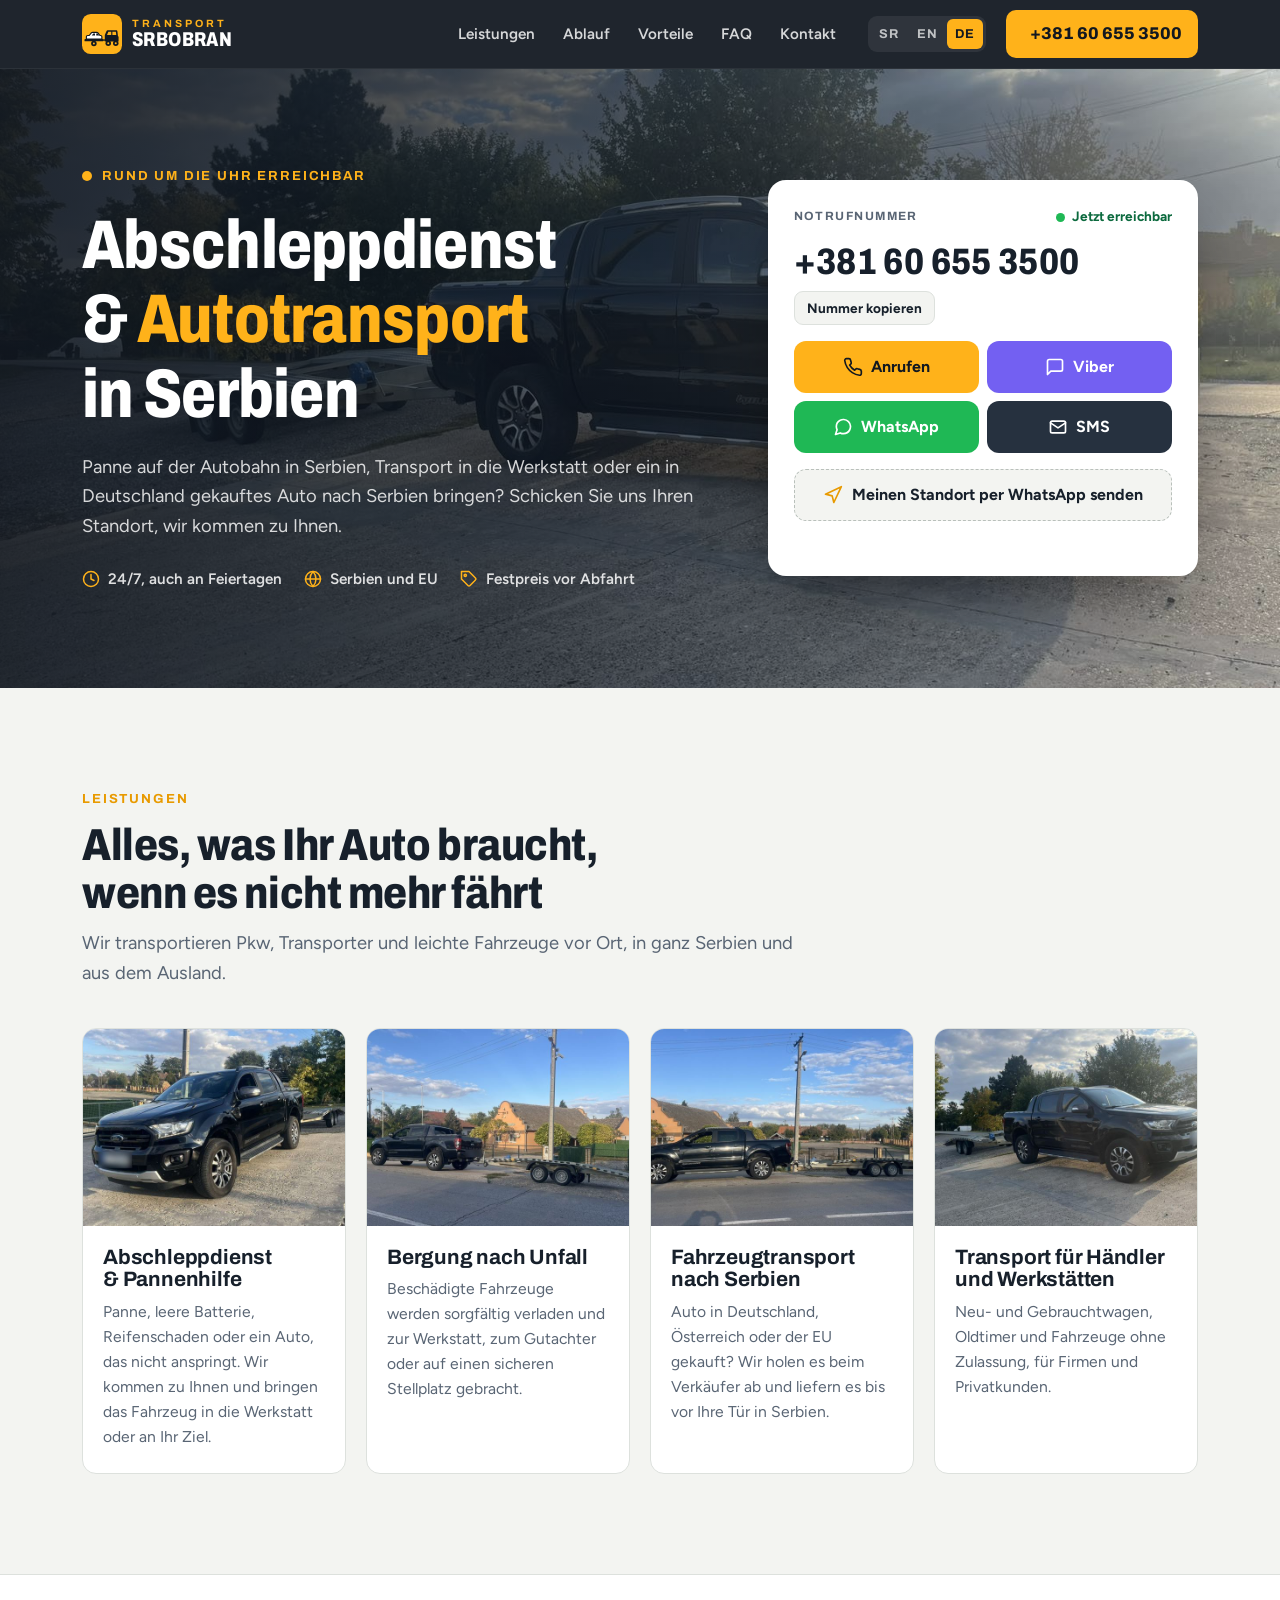
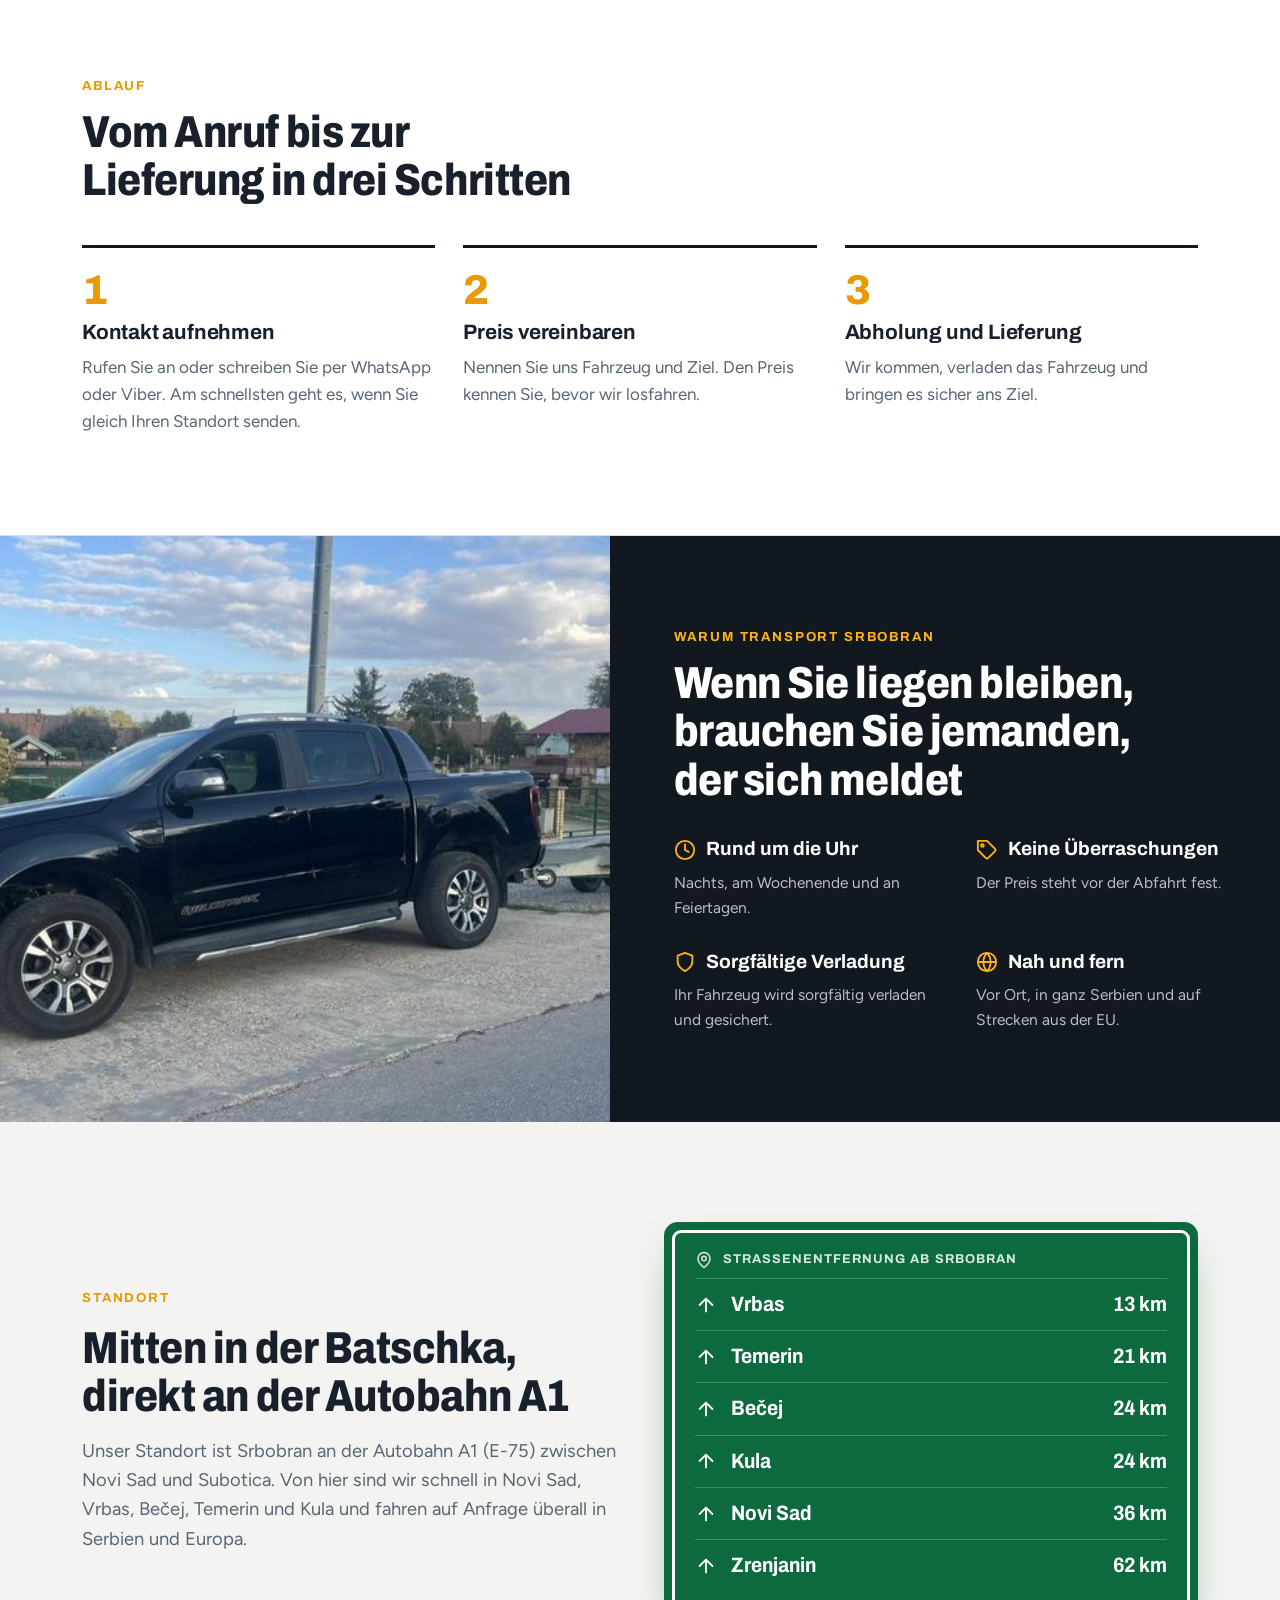
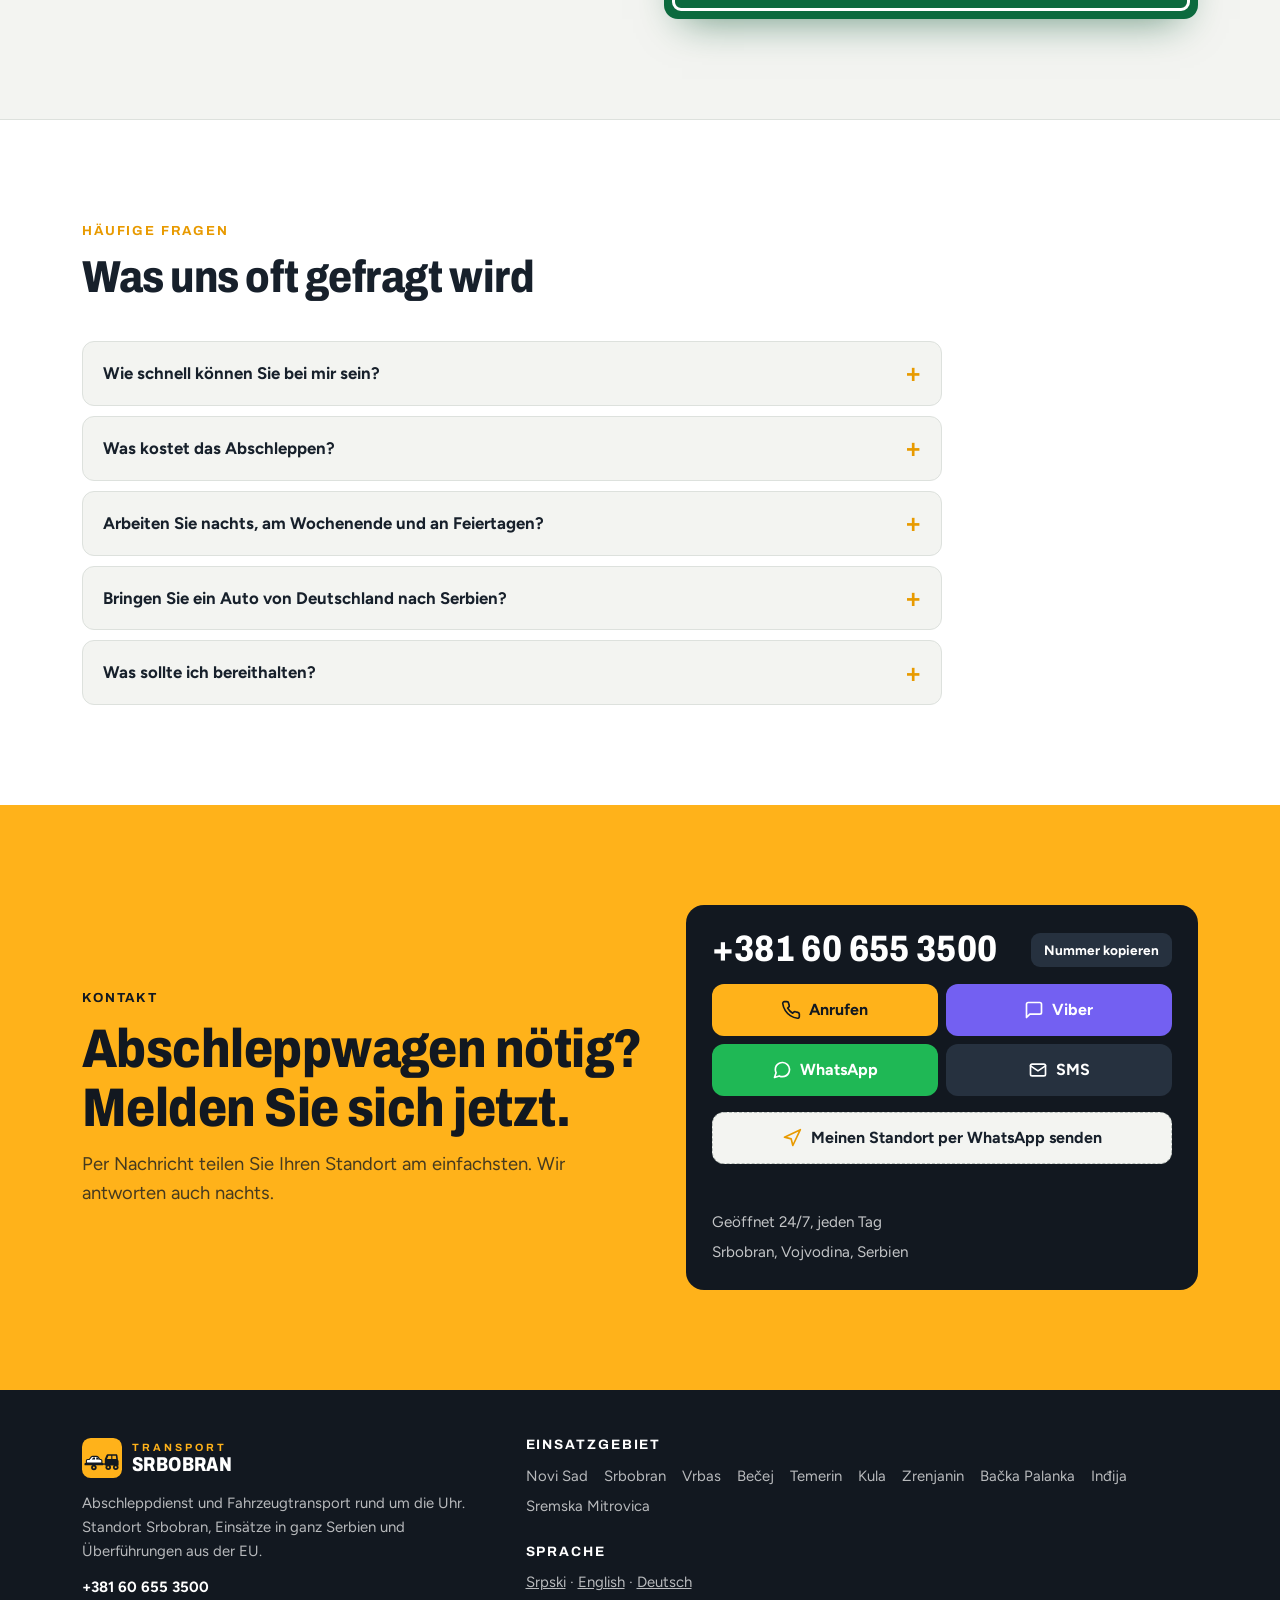
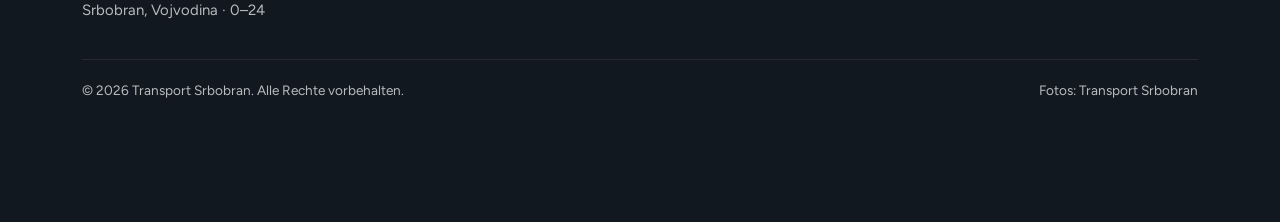
==== commit 85ac5c17: "Add files via upload" ====
--- a/de/index.html
+++ b/de/index.html
@@ -22,17 +22,16 @@
 <meta property="og:title" content="Abschleppdienst Serbien 24/7 &amp; Autotransport Deutschland–Serbien | Transport Srbobran">
 <meta property="og:description" content="Abschleppdienst und Pannenhilfe rund um die Uhr in Novi Sad und der Vojvodina, Serbien. Bergung nach Unfall, Fahrzeugtransport aus Deutschland, Österreich und der EU nach Serbien. +381 60 655 3500">
 <meta property="og:url" content="https://psihotrot-tech.github.io/transport/de/">
-<meta property="og:image" content="https://images.unsplash.com/photo-1588899428678-f9ea565d91fc?auto=format&fit=crop&w=1200&q=70">
+<meta property="og:image" content="https://psihotrot-tech.github.io/transport/assets/img/hero-1600.jpg">
 <meta name="twitter:card" content="summary_large_image">
 <link rel="icon" href="../assets/logo.svg" type="image/svg+xml">
 <link rel="apple-touch-icon" href="../assets/logo.svg">
-<link rel="preconnect" href="https://images.unsplash.com" crossorigin>
 <link rel="preconnect" href="https://fonts.googleapis.com">
 <link rel="preconnect" href="https://fonts.gstatic.com" crossorigin>
 <link rel="stylesheet" href="https://fonts.googleapis.com/css2?family=Archivo:wdth,wght@62..125,600..900&family=Figtree:wght@400;600;700;800&display=swap">
 <link rel="stylesheet" href="../assets/style.css">
-<link rel="preload" as="image" href="https://images.unsplash.com/photo-1588899428678-f9ea565d91fc?auto=format&fit=crop&w=1600&q=70" imagesrcset="https://images.unsplash.com/photo-1588899428678-f9ea565d91fc?auto=format&fit=crop&w=640&q=70 640w, https://images.unsplash.com/photo-1588899428678-f9ea565d91fc?auto=format&fit=crop&w=1080&q=70 1080w, https://images.unsplash.com/photo-1588899428678-f9ea565d91fc?auto=format&fit=crop&w=1600&q=70 1600w" imagesizes="100vw">
-<script type="application/ld+json">{"@context": "https://schema.org", "@type": "AutomotiveBusiness", "@id": "https://psihotrot-tech.github.io/transport/#business", "name": "Transport Srbobran", "url": "https://psihotrot-tech.github.io/transport/de/", "telephone": "+381606553500", "image": "https://images.unsplash.com/photo-1588899428678-f9ea565d91fc?auto=format&fit=crop&w=1200&q=70", "logo": "https://psihotrot-tech.github.io/transport/assets/logo.svg", "description": "Abschleppdienst und Pannenhilfe rund um die Uhr in Novi Sad und der Vojvodina, Serbien. Bergung nach Unfall, Fahrzeugtransport aus Deutschland, Österreich und der EU nach Serbien. +381 60 655 3500", "address": {"@type": "PostalAddress", "addressLocality": "Srbobran", "postalCode": "21480", "addressRegion": "Vojvodina", "addressCountry": "RS"}, "geo": {"@type": "GeoCoordinates", "latitude": 45.5477, "longitude": 19.7908}, "openingHoursSpecification": [{"@type": "OpeningHoursSpecification", "dayOfWeek": ["Monday", "Tuesday", "Wednesday", "Thursday", "Friday", "Saturday", "Sunday"], "opens": "00:00", "closes": "23:59"}], "areaServed": [{"@type": "GeoCircle", "geoMidpoint": {"@type": "GeoCoordinates", "latitude": 45.2671, "longitude": 19.8335}, "geoRadius": "100000"}, {"@type": "City", "name": "Novi Sad"}, {"@type": "City", "name": "Srbobran"}, {"@type": "City", "name": "Vrbas"}, {"@type": "City", "name": "Bečej"}, {"@type": "City", "name": "Temerin"}, {"@type": "City", "name": "Kula"}, {"@type": "City", "name": "Zrenjanin"}, {"@type": "City", "name": "Bačka Palanka"}, {"@type": "City", "name": "Inđija"}, {"@type": "City", "name": "Sremska Mitrovica"}], "availableLanguage": ["sr", "en", "de"], "hasOfferCatalog": {"@type": "OfferCatalog", "name": "Leistungen", "itemListElement": [{"@type": "Offer", "itemOffered": {"@type": "Service", "name": "Abschleppdienst & Pannenhilfe"}}, {"@type": "Offer", "itemOffered": {"@type": "Service", "name": "Bergung nach Unfall"}}, {"@type": "Offer", "itemOffered": {"@type": "Service", "name": "Fahrzeugtransport nach Serbien"}}, {"@type": "Offer", "itemOffered": {"@type": "Service", "name": "Transport für Händler und Werkstätten"}}]}, "contactPoint": {"@type": "ContactPoint", "telephone": "+381606553500", "contactType": "customer service", "availableLanguage": ["sr", "en", "de"], "hoursAvailable": "Mo-Su 00:00-23:59"}}</script>
+<link rel="preload" as="image" href="../assets/img/hero-1600.jpg" imagesrcset="../assets/img/hero-800.jpg 800w, ../assets/img/hero-1600.jpg 1600w" imagesizes="100vw">
+<script type="application/ld+json">{"@context": "https://schema.org", "@type": "AutomotiveBusiness", "@id": "https://psihotrot-tech.github.io/transport/#business", "name": "Transport Srbobran", "url": "https://psihotrot-tech.github.io/transport/de/", "telephone": "+381606553500", "image": "https://psihotrot-tech.github.io/transport/assets/img/hero-1600.jpg", "logo": "https://psihotrot-tech.github.io/transport/assets/logo.svg", "description": "Abschleppdienst und Pannenhilfe rund um die Uhr in Novi Sad und der Vojvodina, Serbien. Bergung nach Unfall, Fahrzeugtransport aus Deutschland, Österreich und der EU nach Serbien. +381 60 655 3500", "address": {"@type": "PostalAddress", "addressLocality": "Srbobran", "postalCode": "21480", "addressRegion": "Vojvodina", "addressCountry": "RS"}, "geo": {"@type": "GeoCoordinates", "latitude": 45.5477, "longitude": 19.7908}, "openingHoursSpecification": [{"@type": "OpeningHoursSpecification", "dayOfWeek": ["Monday", "Tuesday", "Wednesday", "Thursday", "Friday", "Saturday", "Sunday"], "opens": "00:00", "closes": "23:59"}], "areaServed": [{"@type": "GeoCircle", "geoMidpoint": {"@type": "GeoCoordinates", "latitude": 45.2671, "longitude": 19.8335}, "geoRadius": "100000"}, {"@type": "City", "name": "Novi Sad"}, {"@type": "City", "name": "Srbobran"}, {"@type": "City", "name": "Vrbas"}, {"@type": "City", "name": "Bečej"}, {"@type": "City", "name": "Temerin"}, {"@type": "City", "name": "Kula"}, {"@type": "City", "name": "Zrenjanin"}, {"@type": "City", "name": "Bačka Palanka"}, {"@type": "City", "name": "Inđija"}, {"@type": "City", "name": "Sremska Mitrovica"}], "availableLanguage": ["sr", "en", "de"], "hasOfferCatalog": {"@type": "OfferCatalog", "name": "Leistungen", "itemListElement": [{"@type": "Offer", "itemOffered": {"@type": "Service", "name": "Abschleppdienst & Pannenhilfe"}}, {"@type": "Offer", "itemOffered": {"@type": "Service", "name": "Bergung nach Unfall"}}, {"@type": "Offer", "itemOffered": {"@type": "Service", "name": "Fahrzeugtransport nach Serbien"}}, {"@type": "Offer", "itemOffered": {"@type": "Service", "name": "Transport für Händler und Werkstätten"}}]}, "contactPoint": {"@type": "ContactPoint", "telephone": "+381606553500", "contactType": "customer service", "availableLanguage": ["sr", "en", "de"], "hoursAvailable": "Mo-Su 00:00-23:59"}}</script>
 <script type="application/ld+json">{"@context": "https://schema.org", "@type": "FAQPage", "mainEntity": [{"@type": "Question", "name": "Wie schnell können Sie bei mir sein?", "acceptedAnswer": {"@type": "Answer", "text": "Das hängt vom Standort und vom Verkehr ab. Rufen Sie an oder senden Sie Ihren Standort, dann erhalten Sie sofort eine Einschätzung der Ankunftszeit."}}, {"@type": "Question", "name": "Was kostet das Abschleppen?", "acceptedAnswer": {"@type": "Answer", "text": "Der Preis hängt von Entfernung, Fahrzeugtyp und Zustand ab. Sie erhalten ein Angebot auf Anfrage und kennen den Preis vor der Abfahrt."}}, {"@type": "Question", "name": "Arbeiten Sie nachts, am Wochenende und an Feiertagen?", "acceptedAnswer": {"@type": "Answer", "text": "Ja. Unser Abschleppdienst ist 24/7 an jedem Tag des Jahres im Einsatz."}}, {"@type": "Question", "name": "Bringen Sie ein Auto von Deutschland nach Serbien?", "acceptedAnswer": {"@type": "Answer", "text": "Ja. Wir holen das Fahrzeug beim Verkäufer ab und liefern es an die gewünschte Adresse. Senden Sie uns Fahrzeugdaten und Abholort für ein Angebot."}}, {"@type": "Question", "name": "Was sollte ich bereithalten?", "acceptedAnswer": {"@type": "Answer", "text": "Genauen Standort, Marke und Modell, ob die Räder rollen und ob ein Schlüssel vorhanden ist. Ein Foto per WhatsApp oder Viber hilft."}}]}</script>
 </head>
 <body>
@@ -51,7 +50,7 @@
 </header>
 <main id="main">
 <section class="hero" style="padding:0">
- <div class="hero-bg"><img src="https://images.unsplash.com/photo-1588899428678-f9ea565d91fc?auto=format&fit=crop&w=1600&q=70" srcset="https://images.unsplash.com/photo-1588899428678-f9ea565d91fc?auto=format&fit=crop&w=640&q=70 640w, https://images.unsplash.com/photo-1588899428678-f9ea565d91fc?auto=format&fit=crop&w=1080&q=70 1080w, https://images.unsplash.com/photo-1588899428678-f9ea565d91fc?auto=format&fit=crop&w=1600&q=70 1600w" sizes="100vw" alt="" fetchpriority="high"></div>
+ <div class="hero-bg"><img src="../assets/img/hero-1600.jpg" srcset="../assets/img/hero-800.jpg 800w, ../assets/img/hero-1600.jpg 1600w" sizes="100vw" alt="Ford Ranger sa prikolicom za prevoz automobila – Transport Srbobran" fetchpriority="high"></div>
  <div class="wrap hero-inner">
   <div class="hero-copy reveal">
    <span class="eyebrow"><i class="pulse"></i>Rund um die Uhr erreichbar</span>
@@ -77,16 +76,16 @@
  <div class="wrap">
   <div class="sec-head"><span class="eyebrow">Leistungen</span><h2>Alles, was Ihr Auto braucht, wenn es nicht mehr fährt</h2><p class="lead">Wir transportieren Pkw, Transporter und leichte Fahrzeuge vor Ort, in ganz Serbien und aus dem Ausland.</p></div>
   <div class="services"><article class="svc">
- <figure><img src="https://images.unsplash.com/photo-1595392004747-3d9b64a4b013?auto=format&fit=crop&w=800&q=70" srcset="https://images.unsplash.com/photo-1595392004747-3d9b64a4b013?auto=format&fit=crop&w=480&q=70 480w, https://images.unsplash.com/photo-1595392004747-3d9b64a4b013?auto=format&fit=crop&w=800&q=70 800w" sizes="(max-width:560px) 100vw, (max-width:1050px) 50vw, 25vw" alt="Abschleppdienst &amp; Pannenhilfe" loading="lazy" width="800" height="600"></figure>
+ <figure><img src="../assets/img/front-800.jpg" srcset="../assets/img/front-800.jpg 800w, ../assets/img/front-1600.jpg 1600w" sizes="(max-width:560px) 100vw, (max-width:1050px) 50vw, 25vw" alt="Abschleppdienst &amp; Pannenhilfe" loading="lazy" width="800" height="450"></figure>
  <div class="svc-body"><h3>Abschleppdienst & Pannenhilfe</h3><p>Panne, leere Batterie, Reifenschaden oder ein Auto, das nicht anspringt. Wir kommen zu Ihnen und bringen das Fahrzeug in die Werkstatt oder an Ihr Ziel.</p></div>
 </article><article class="svc">
- <figure><img src="https://images.unsplash.com/photo-1602038187784-41e649a79d38?auto=format&fit=crop&w=800&q=70" srcset="https://images.unsplash.com/photo-1602038187784-41e649a79d38?auto=format&fit=crop&w=480&q=70 480w, https://images.unsplash.com/photo-1602038187784-41e649a79d38?auto=format&fit=crop&w=800&q=70 800w" sizes="(max-width:560px) 100vw, (max-width:1050px) 50vw, 25vw" alt="Bergung nach Unfall" loading="lazy" width="800" height="600"></figure>
+ <figure><img src="../assets/img/rear-800.jpg" srcset="../assets/img/rear-800.jpg 800w, ../assets/img/rear-1600.jpg 1600w" sizes="(max-width:560px) 100vw, (max-width:1050px) 50vw, 25vw" alt="Bergung nach Unfall" loading="lazy" width="800" height="450"></figure>
  <div class="svc-body"><h3>Bergung nach Unfall</h3><p>Beschädigte Fahrzeuge werden sorgfältig verladen und zur Werkstatt, zum Gutachter oder auf einen sicheren Stellplatz gebracht.</p></div>
 </article><article class="svc">
- <figure><img src="https://images.unsplash.com/photo-1500921726673-e4bdc09efa55?auto=format&fit=crop&w=800&q=70" srcset="https://images.unsplash.com/photo-1500921726673-e4bdc09efa55?auto=format&fit=crop&w=480&q=70 480w, https://images.unsplash.com/photo-1500921726673-e4bdc09efa55?auto=format&fit=crop&w=800&q=70 800w" sizes="(max-width:560px) 100vw, (max-width:1050px) 50vw, 25vw" alt="Fahrzeugtransport nach Serbien" loading="lazy" width="800" height="600"></figure>
+ <figure><img src="../assets/img/side-800.jpg" srcset="../assets/img/side-800.jpg 800w, ../assets/img/side-1600.jpg 1600w" sizes="(max-width:560px) 100vw, (max-width:1050px) 50vw, 25vw" alt="Fahrzeugtransport nach Serbien" loading="lazy" width="800" height="450"></figure>
  <div class="svc-body"><h3>Fahrzeugtransport nach Serbien</h3><p>Auto in Deutschland, Österreich oder der EU gekauft? Wir holen es beim Verkäufer ab und liefern es bis vor Ihre Tür in Serbien.</p></div>
 </article><article class="svc">
- <figure><img src="https://images.unsplash.com/photo-1520101244246-293f77ffc39e?auto=format&fit=crop&w=800&q=70" srcset="https://images.unsplash.com/photo-1520101244246-293f77ffc39e?auto=format&fit=crop&w=480&q=70 480w, https://images.unsplash.com/photo-1520101244246-293f77ffc39e?auto=format&fit=crop&w=800&q=70 800w" sizes="(max-width:560px) 100vw, (max-width:1050px) 50vw, 25vw" alt="Transport für Händler und Werkstätten" loading="lazy" width="800" height="600"></figure>
+ <figure><img src="../assets/img/front2-800.jpg" srcset="../assets/img/front2-800.jpg 800w, ../assets/img/front2-1600.jpg 1600w" sizes="(max-width:560px) 100vw, (max-width:1050px) 50vw, 25vw" alt="Transport für Händler und Werkstätten" loading="lazy" width="800" height="450"></figure>
  <div class="svc-body"><h3>Transport für Händler und Werkstätten</h3><p>Neu- und Gebrauchtwagen, Oldtimer und Fahrzeuge ohne Zulassung, für Firmen und Privatkunden.</p></div>
 </article></div>
  </div>
@@ -99,7 +98,7 @@
 </section>
 <section id="vorteile" class="why">
  <div class="why-grid">
-  <div class="why-img"><img src="https://images.unsplash.com/photo-1635098569753-4b90ecdbf528?auto=format&fit=crop&w=1200&q=70" srcset="https://images.unsplash.com/photo-1635098569753-4b90ecdbf528?auto=format&fit=crop&w=700&q=70 700w, https://images.unsplash.com/photo-1635098569753-4b90ecdbf528?auto=format&fit=crop&w=1200&q=70 1200w" sizes="(max-width:900px) 100vw, 50vw" alt="" loading="lazy"></div>
+  <div class="why-img"><img src="../assets/img/side2-1600.jpg" srcset="../assets/img/side2-800.jpg 800w, ../assets/img/side2-1600.jpg 1600w" sizes="(max-width:900px) 100vw, 50vw" alt="" loading="lazy"></div>
   <div class="why-copy">
    <div class="sec-head" style="margin:0"><span class="eyebrow">Warum Transport Srbobran</span><h2>Wenn Sie liegen bleiben, brauchen Sie jemanden, der sich meldet</h2></div>
    <ul class="why-list"><li><strong><svg viewBox="0 0 24 24" fill="none" stroke="currentColor" stroke-width="2" stroke-linecap="round" stroke-linejoin="round" aria-hidden="true"><circle cx="12" cy="12" r="10"/><path d="M12 6v6l4 2"/></svg>Rund um die Uhr</strong><p>Nachts, am Wochenende und an Feiertagen.</p></li><li><strong><svg viewBox="0 0 24 24" fill="none" stroke="currentColor" stroke-width="2" stroke-linecap="round" stroke-linejoin="round" aria-hidden="true"><path d="M20.6 13.4 13.4 20.6a2 2 0 0 1-2.8 0L2 12V2h10l8.6 8.6a2 2 0 0 1 0 2.8z"/><circle cx="7" cy="7" r="1.5"/></svg>Keine Überraschungen</strong><p>Der Preis steht vor der Abfahrt fest.</p></li><li><strong><svg viewBox="0 0 24 24" fill="none" stroke="currentColor" stroke-width="2" stroke-linecap="round" stroke-linejoin="round" aria-hidden="true"><path d="M12 22s8-4 8-10V5l-8-3-8 3v7c0 6 8 10 8 10z"/></svg>Sorgfältige Verladung</strong><p>Ihr Fahrzeug wird sorgfältig verladen und gesichert.</p></li><li><strong><svg viewBox="0 0 24 24" fill="none" stroke="currentColor" stroke-width="2" stroke-linecap="round" stroke-linejoin="round" aria-hidden="true"><circle cx="12" cy="12" r="10"/><path d="M2 12h20M12 2a15 15 0 0 1 4 10 15 15 0 0 1-4 10 15 15 0 0 1-4-10 15 15 0 0 1 4-10z"/></svg>Nah und fern</strong><p>Vor Ort, in ganz Serbien und auf Strecken aus der EU.</p></li></ul>
@@ -155,7 +154,7 @@
     <p><a href="../" hreflang="sr-Latn-RS">Srpski</a> · <a href="../en/" hreflang="en">English</a> · <a href="../de/" hreflang="de">Deutsch</a></p>
    </div>
   </div>
-  <div class="foot-bottom"><span>© <span id="year">2026</span> Transport Srbobran. Alle Rechte vorbehalten.</span><span>Fotos: Unsplash</span></div>
+  <div class="foot-bottom"><span>© <span id="year">2026</span> Transport Srbobran. Alle Rechte vorbehalten.</span><span>Fotos: Transport Srbobran</span></div>
  </div>
 </footer>
 <div class="callbar">
--- a/assets/style.css
+++ b/assets/style.css
@@ -83,7 +83,7 @@
 .hero{position:relative;background:var(--asphalt);color:var(--white);overflow:hidden}
 .hero-bg{position:absolute;inset:0}
 .hero-bg img{width:100%;height:100%;object-fit:cover;object-position:center 60%}
-.hero-bg::after{content:"";position:absolute;inset:0;background:linear-gradient(100deg,rgba(18,24,32,.96) 0%,rgba(18,24,32,.86) 42%,rgba(18,24,32,.35) 100%)}
+.hero-bg::after{content:"";position:absolute;inset:0;background:linear-gradient(100deg,rgba(18,24,32,.9) 0%,rgba(18,24,32,.62) 45%,rgba(18,24,32,.08) 100%)}
 .hero-inner{position:relative;display:grid;grid-template-columns:minmax(0,1.35fr) minmax(0,.9fr);gap:40px;align-items:center;padding-block:clamp(48px,8vw,96px)}
 .hero-copy{display:flex;flex-direction:column;gap:22px;min-width:0}
 .hero .eyebrow{color:var(--beacon);display:inline-flex;align-items:center;gap:10px}
@@ -108,7 +108,7 @@
 .loc-btn:hover{border-color:var(--beacon-d)}
 .loc-btn svg{width:20px;height:20px;color:var(--beacon-d)}
 .loc-note{font-size:.85rem;color:var(--muted);min-height:1em}
-@media (max-width:900px){.hero-inner{grid-template-columns:1fr}.hero-bg::after{background:linear-gradient(180deg,rgba(18,24,32,.82),rgba(18,24,32,.95))}}
+@media (max-width:900px){.hero-inner{grid-template-columns:1fr}.hero-bg img{object-position:72% center}.hero-bg::after{background:linear-gradient(180deg,rgba(18,24,32,.62) 0%,rgba(18,24,32,.88) 45%,rgba(18,24,32,.96) 100%)}}
 
 /* ---------- Sections ---------- */
 section{padding-block:clamp(56px,8vw,100px)}
